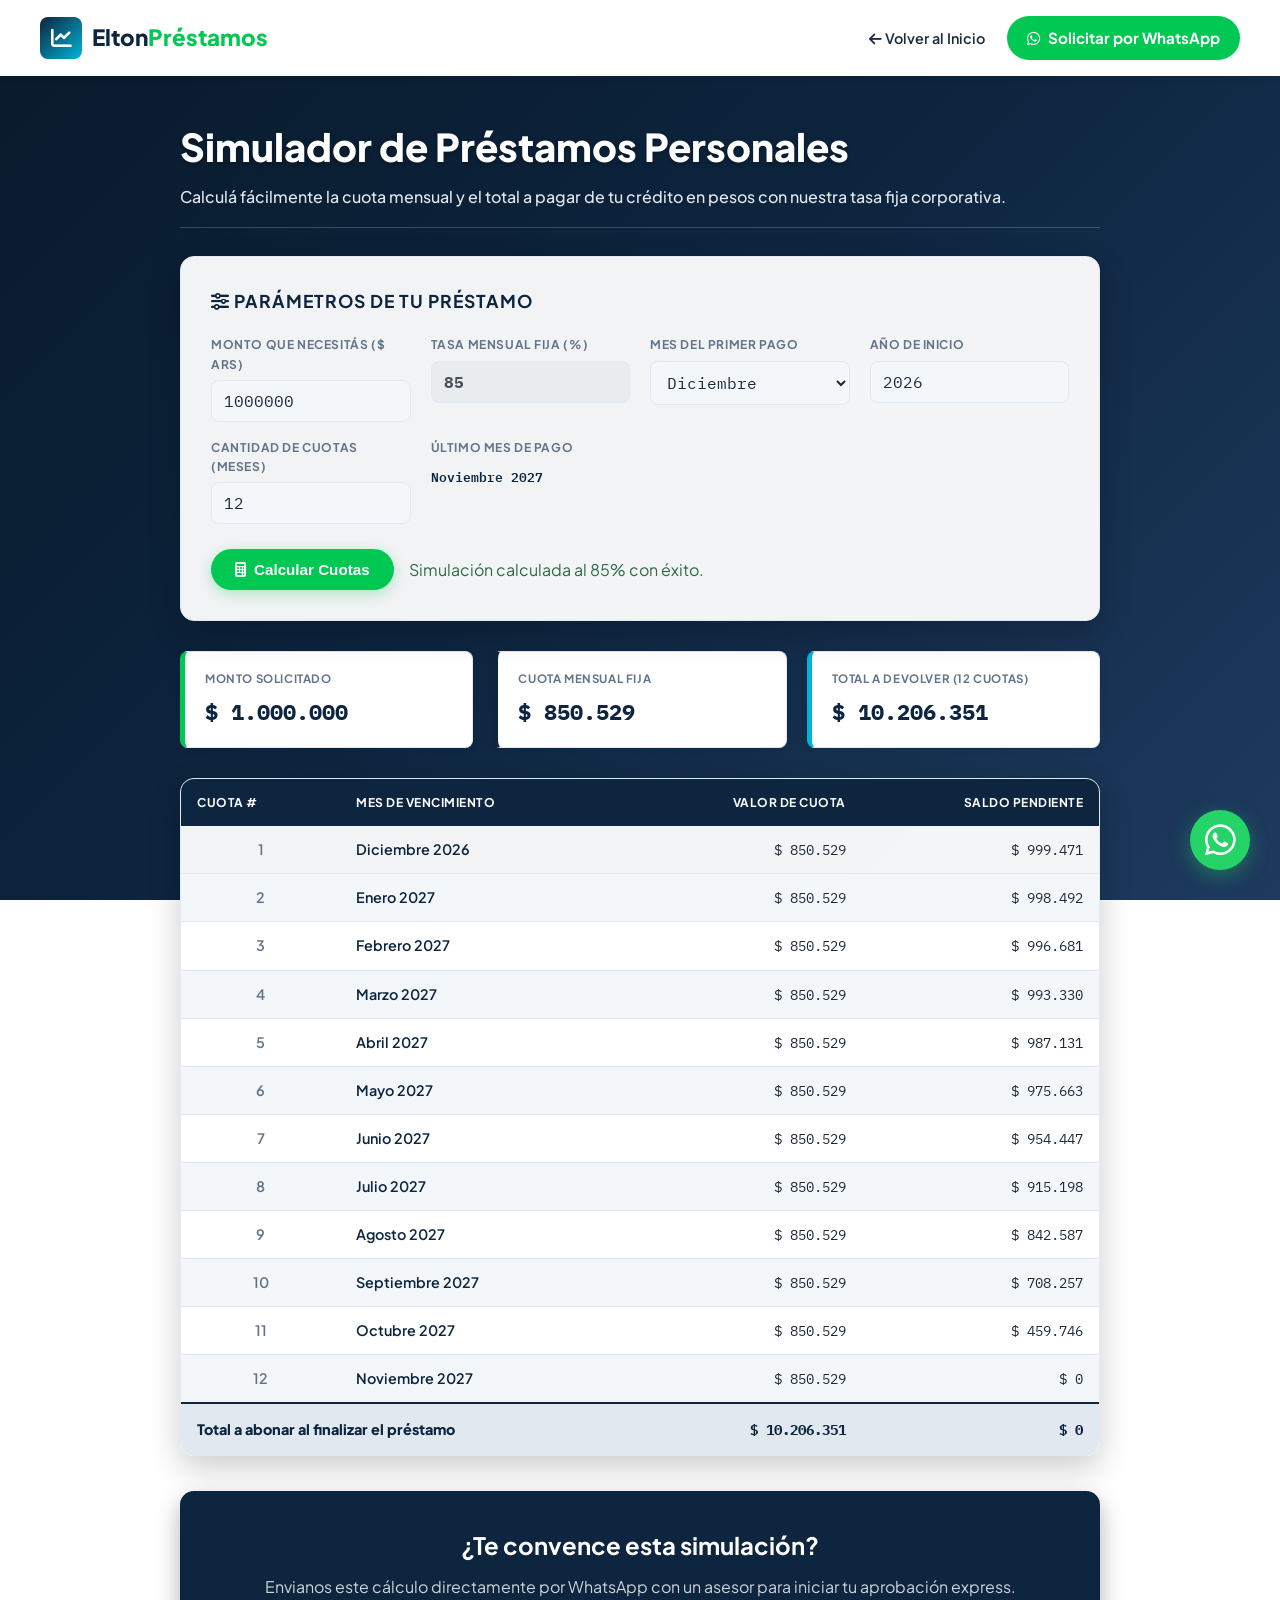
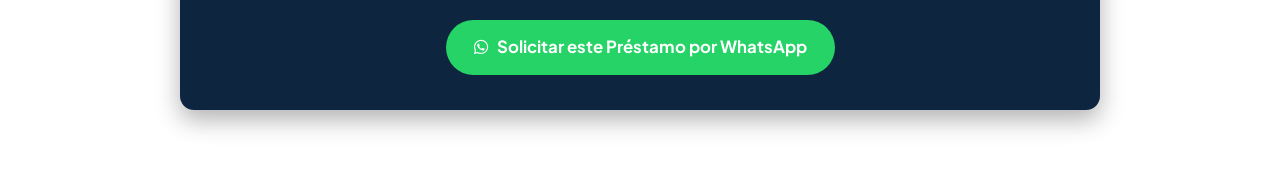
==== simulador.html @ fb779482 "first commit" ====
<!DOCTYPE html>
<html lang="es">
<head>
    <meta charset="UTF-8">
    <meta name="viewport" content="width=device-width, initial-scale=1.0">
    <title>Simulador de Préstamos | Elton Préstamos Córdoba</title>
    <link rel="preconnect" href="https://fonts.googleapis.com">
    <link href="https://fonts.googleapis.com/css2?family=Plus+Jakarta+Sans:wght@400;500;600;700;800&family=IBM+Plex+Mono:wght@400;500;600&display=swap" rel="stylesheet">
    <link rel="stylesheet" href="https://cdnjs.cloudflare.com/ajax/libs/font-awesome/6.4.0/css/all.min.css">
    <link rel="stylesheet" href="styles.css">
</head>
<body class="simulador-page-bg">

    <!-- Header / Navbar -->
    <header class="navbar" id="navbar">
        <div class="container flex-between">
            <a href="index.html" class="logo">
                <div class="logo-icon"><i class="fa-solid fa-chart-line"></i></div>
                <div class="logo-text">Elton<span>Préstamos</span></div>
            </a>
            
            <nav class="nav-menu" id="nav-menu">
                <a href="index.html" class="nav-link"><i class="fa-solid fa-arrow-left"></i> Volver al Inicio</a>
                <a href="https://wa.me/5493510000000?text=Hola!%20Quiero%20solicitar%20el%20préstamo%20simulado" target="_blank" class="btn btn-whatsapp-nav">
                    <i class="fa-brands fa-whatsapp"></i> Solicitar por WhatsApp
                </a>
            </nav>
        </div>
    </header>

    <div class="container" style="max-width: 960px; margin-top: 40px; margin-bottom: 60px;">
        <header style="border-bottom:1px solid rgba(255,255,255,0.2); margin-bottom:28px; padding-bottom:18px;">
            <h1 style="font-size:clamp(1.8rem,3vw,2.4rem); font-weight:800; color:#ffffff; margin:0 0 6px; text-shadow: 0 2px 4px rgba(0,0,0,0.3);">Simulador de Préstamos Personales</h1>
            <p style="margin:0; color:#e2e8f0; font-weight:500;">Calculá fácilmente la cuota mensual y el total a pagar de tu crédito en pesos con nuestra tasa fija corporativa.</p>
        </header>

        <section class="panel glass-panel" style="background:rgba(255, 255, 255, 0.95); border:1px solid var(--border-color); border-radius:var(--radius-md); padding:30px; box-shadow:0 12px 32px rgba(0,0,0,0.2); margin-bottom:30px; backdrop-filter: blur(8px);">
            <h2 style="font-size:1.1rem; text-transform:uppercase; letter-spacing:1px; color:var(--primary-color); margin-bottom:20px; font-weight:700;"><i class="fa-solid fa-sliders"></i> Parámetros de tu Préstamo</h2>
            
            <div class="grid">
                <div>
                    <label for="monto">Monto que necesitás ($ ARS)</label>
                    <input type="number" id="monto" value="1000000" min="0" step="1000">
                </div>
                <div>
                    <label for="tasa">Tasa mensual fija (%)</label>
                    <input type="number" id="tasa" value="85" disabled style="background:#e9ecef; color:#495057; font-weight:bold; cursor:not-allowed;" title="Tasa corporativa fija">
                </div>
                <div>
                    <label for="mesInicio">Mes del primer pago</label>
                    <select id="mesInicio"></select>
                </div>
                <div>
                    <label for="anioInicio">Año de inicio</label>
                    <input type="number" id="anioInicio" value="2026" step="1">
                </div>
                <div>
                    <label for="cuotas">Cantidad de cuotas (meses)</label>
                    <input type="number" id="cuotas" value="12" min="1" step="1">
                </div>
                <div>
                    <label>Último mes de pago</label>
                    <input type="text" id="mesFinal" value="" disabled style="border:none; background:transparent; font-family:'IBM Plex Mono',monospace; font-weight:600; color:var(--primary-color);">
                </div>
            </div>

            <div class="actions" style="margin-top:25px; display:flex; gap:15px; align-items:center;">
                <button id="btnCalcular" class="btn btn-secondary"><i class="fa-solid fa-calculator"></i> Calcular Cuotas</button>
                <span id="estado"></span>
            </div>
        </section>

        <!-- Tarjetas de Resumen para el Cliente -->
        <section class="client-summary" id="summary" style="display:none; grid-template-columns: repeat(auto-fit, minmax(220px, 1fr)); gap:20px; margin-bottom:30px;"></section>

        <!-- Tabla detallada de cuotas para el cliente -->
        <section class="table-wrap" style="background:rgba(255,255,255,0.95); border:1px solid var(--border-color); border-radius:var(--radius-md); overflow-x:auto; box-shadow:0 12px 32px rgba(0,0,0,0.2);">
            <div id="tablaContenedor">
                <div class="empty" style="padding:40px; text-align:center; color:var(--text-muted);">Completa los datos y presiona «Calcular Cuotas» para ver el detalle mes a mes.</div>
            </div>
        </section>

        <!-- Call to action para solicitar -->
        <div style="margin-top:35px; text-align:center; background:var(--primary-color); padding:35px; border-radius:var(--radius-md); color:var(--white); box-shadow: 0 10px 25px rgba(0,0,0,0.3);">
            <h3 style="font-size:1.5rem; margin-bottom:10px;">¿Te convence esta simulación?</h3>
            <p style="margin-bottom:20px; color:rgba(255,255,255,0.8);">Envianos este cálculo directamente por WhatsApp con un asesor para iniciar tu aprobación express.</p>
            <a href="https://wa.me/5493510000000?text=Hola!%20Hice%20una%20simulación%20en%20la%20web%20y%20quiero%20avanzar%20con%20mi%20crédito" target="_blank" class="btn btn-whatsapp-lg" style="background:#25d366; color:#fff;">
                <i class="fa-brands fa-whatsapp"></i> Solicitar este Préstamo por WhatsApp
            </a>
        </div>
    </div>

    <!-- Botón de WhatsApp Flotante Fijo -->
    <a href="https://wa.me/5493510000000?text=Hola!%20Quiero%20consultar%20sobre%20el%20simulador" target="_blank" class="floating-whatsapp" aria-label="Chat de WhatsApp">
        <i class="fa-brands fa-whatsapp"></i>
    </a>

    <script src="script.js"></script>
</body>
</html>
---- styles.css ----
/* ==========================================================================
   Elton Préstamos - Modern Premium CSS Framework & Complete Design
   ========================================================================== */

:root {
  --primary-color: #0d253f;       /* Dark Navy */
  --primary-light: #1e3a5f;      /* Lighter Navy */
  --secondary-color: #00c853;     /* Vibrant Trust Green */
  --secondary-hover: #00a843;     /* Darker Green Hover */
  --accent-color: #00b4d8;        /* Sky Cyan Accent */
  --dark-bg: #091a2b;             /* Deep Footer Background */
  --light-bg: #f4f7fa;            /* Soft Section Grey */
  --white: #ffffff;
  --text-primary: #1e293b;        /* Charcoal Main Text */
  --text-muted: #64748b;          /* Grey Subtitles */
  --border-color: #e2e8f0;        /* Subtle Border Grey */
  --shadow-sm: 0 2px 8px rgba(0,0,0,0.06);
  --shadow-md: 0 8px 24px rgba(13, 37, 63, 0.12);
  --shadow-lg: 0 16px 40px rgba(13, 37, 63, 0.18);
  --radius-sm: 8px;
  --radius-md: 14px;
  --radius-lg: 20px;
  --transition: all 0.3s cubic-bezier(0.4, 0, 0.2, 1);
}

* {
  margin: 0;
  padding: 0;
  box-sizing: border-box;
}

html {
  scroll-behavior: smooth;
  font-size: 16px;
}

body {
  font-family: 'Plus Jakarta Sans', -apple-system, BlinkMacSystemFont, sans-serif;
  color: var(--text-primary);
  background-color: var(--white);
  line-height: 1.6;
  overflow-x: hidden;
}

.container {
  width: 100%;
  max-width: 1240px;
  margin: 0 auto;
  padding: 0 20px;
}

.max-w-md {
  max-width: 800px;
}

.flex-between {
  display: flex;
  justify-content: space-between;
  align-items: center;
}

.section {
  padding: 90px 0;
}

.bg-light { background-color: var(--light-bg); }
.bg-dark { background-color: var(--dark-bg); }
.text-white { color: var(--white) !important; }
.text-accent { color: var(--accent-color) !important; }

/* Top Announcement Bar */
.top-bar {
  background-color: var(--primary-color);
  color: rgba(255,255,255,0.85);
  font-size: 0.85rem;
  padding: 8px 0;
  border-bottom: 1px solid rgba(255,255,255,0.1);
}

.top-bar-links a {
  color: var(--white);
  text-decoration: none;
  margin-left: 20px;
  transition: var(--transition);
}

.top-bar-links a:hover {
  color: var(--secondary-color);
}

/* Navbar */
.navbar {
  background: var(--white);
  position: sticky;
  top: 0;
  z-index: 1000;
  box-shadow: var(--shadow-sm);
  padding: 16px 0;
}

.logo {
  display: flex;
  align-items: center;
  text-decoration: none;
  gap: 10px;
}

.logo-icon {
  width: 42px;
  height: 42px;
  background: linear-gradient(135deg, var(--primary-color), var(--accent-color));
  border-radius: var(--radius-sm);
  display: flex;
  align-items: center;
  justify-content: center;
  color: var(--white);
  font-size: 1.3rem;
}

.logo-text {
  font-size: 1.4rem;
  font-weight: 800;
  color: var(--primary-color);
}

.logo-text span {
  color: var(--secondary-color);
}

.logo-light .logo-text {
  color: var(--white);
}

.nav-menu {
  display: flex;
  align-items: center;
  gap: 22px;
}

.nav-link {
  text-decoration: none;
  color: var(--text-primary);
  font-weight: 600;
  font-size: 0.9rem;
  transition: var(--transition);
}

.nav-link.highlight-link {
  color: var(--primary-color);
  background: rgba(13, 37, 63, 0.08);
  padding: 6px 14px;
  border-radius: 20px;
}

.nav-link:hover {
  color: var(--secondary-color);
}

.menu-toggle {
  display: none;
  background: none;
  border: none;
  font-size: 1.6rem;
  color: var(--primary-color);
  cursor: pointer;
}

/* HERO CON SLIDESHOW DE IMÁGENES 100% ROBUSTO */
.hero-video-section {
  position: relative;
  height: 88vh;
  min-height: 580px;
  display: flex;
  align-items: center;
  justify-content: center;
  overflow: hidden;
  text-align: center;
  color: var(--white);
}

.hero-slideshow {
  position: absolute;
  inset: 0;
  z-index: 1;
}

.hero-slideshow .slide {
  position: absolute;
  inset: 0;
  background-size: cover;
  background-position: center;
  opacity: 0;
  transition: opacity 1.5s ease-in-out;
  filter: contrast(105%) brightness(85%);
}

.hero-slideshow .slide.active {
  opacity: 1;
}

.hero-overlay {
  position: absolute;
  inset: 0;
  background: linear-gradient(135deg, rgba(13, 37, 63, 0.88) 0%, rgba(9, 26, 43, 0.84) 100%);
  z-index: 2;
}

.hero-video-content {
  position: relative;
  z-index: 3;
  max-width: 850px;
  margin: 0 auto;
  display: flex;
  flex-direction: column;
  align-items: center;
}

.badge {
  display: inline-flex;
  align-items: center;
  gap: 8px;
  background: rgba(0, 200, 83, 0.22);
  color: #69f0ae;
  padding: 8px 18px;
  border-radius: 50px;
  font-weight: 700;
  font-size: 0.85rem;
  margin-bottom: 20px;
  border: 1px solid rgba(0, 200, 83, 0.35);
  backdrop-filter: blur(4px);
}

.hero-title {
  font-size: 3.2rem;
  font-weight: 800;
  margin-bottom: 18px;
  line-height: 1.2;
}

.hero-title .highlight {
  color: #69f0ae;
}

.hero-subtitle {
  font-size: 1.15rem;
  margin-bottom: 35px;
  color: rgba(255, 255, 255, 0.88);
  max-width: 700px;
}

.hero-actions {
  display: flex;
  gap: 16px;
  flex-wrap: wrap;
  justify-content: center;
  margin-bottom: 50px;
}

.pulse-btn {
  animation: pulse 2s infinite;
}

@keyframes pulse {
  0% { box-shadow: 0 0 0 0 rgba(0, 200, 83, 0.6); }
  70% { box-shadow: 0 0 0 15px rgba(0, 200, 83, 0); }
  100% { box-shadow: 0 0 0 0 rgba(0, 200, 83, 0); }
}

.hero-stats-bar {
  display: flex;
  gap: 45px;
  justify-content: center;
  border-top: 1px solid rgba(255, 255, 255, 0.18);
  padding-top: 25px;
  width: 100%;
  max-width: 650px;
}

.stat-box {
  display: flex;
  flex-direction: column;
}

.stat-num {
  font-size: 1.5rem;
  font-weight: 800;
  color: #69f0ae;
}

.stat-label {
  font-size: 0.8rem;
  color: rgba(255, 255, 255, 0.75);
}

/* Button Components */
.btn {
  display: inline-flex;
  align-items: center;
  justify-content: center;
  gap: 8px;
  padding: 12px 24px;
  border-radius: 50px;
  font-weight: 700;
  font-size: 0.95rem;
  text-decoration: none;
  cursor: pointer;
  border: none;
  transition: var(--transition);
}

.btn-secondary {
  background: var(--secondary-color);
  color: var(--white);
  box-shadow: 0 4px 14px rgba(0, 200, 83, 0.3);
}

.btn-secondary:hover {
  background: var(--secondary-hover);
  transform: translateY(-2px);
}

.btn-outline-light {
  background: transparent;
  color: var(--white);
  border: 2px solid rgba(255, 255, 255, 0.6);
}

.btn-outline-light:hover {
  background: var(--white);
  color: var(--primary-color);
  border-color: var(--white);
}

.btn-whatsapp-nav {
  background: var(--secondary-color);
  color: var(--white);
  padding: 10px 20px;
}

.btn-whatsapp-lg {
  background: #25d366;
  color: var(--white);
  font-size: 1.05rem;
  padding: 14px 28px;
}

.btn-whatsapp-lg:hover {
  background: #1eb957;
  transform: translateY(-2px);
}

.btn-lg {
  padding: 16px 32px;
  font-size: 1.05rem;
}

/* Trust Bar */
.trust-bar {
  background: var(--primary-color);
  color: var(--white);
  padding: 35px 0;
  border-top: 1px solid rgba(255,255,255,0.05);
}

.trust-grid {
  display: grid;
  grid-template-columns: repeat(4, 1fr);
  gap: 20px;
}

.trust-item {
  display: flex;
  align-items: center;
  gap: 15px;
}

.trust-item i {
  font-size: 2.2rem;
  color: var(--secondary-color);
}

.trust-item h4 {
  color: var(--white);
  font-size: 1rem;
}

.trust-item p {
  color: rgba(255,255,255,0.7);
  font-size: 0.8rem;
}

/* Section Header */
.section-header {
  text-align: center;
  margin-bottom: 55px;
}

.section-header h2 {
  font-size: 2.3rem;
  margin-top: 8px;
  margin-bottom: 12px;
  color: var(--primary-color);
}

.sub-title {
  text-transform: uppercase;
  letter-spacing: 1.5px;
  font-size: 0.85rem;
  font-weight: 800;
  color: var(--secondary-color);
}

/* Paso a Paso */
.steps-grid {
  display: grid;
  grid-template-columns: repeat(auto-fit, minmax(280px, 1fr));
  gap: 30px;
}

.step-card {
  background: var(--white);
  padding: 40px 30px;
  border-radius: var(--radius-md);
  box-shadow: var(--shadow-sm);
  border: 1px solid var(--border-color);
  position: relative;
  transition: var(--transition);
}

.step-card:hover {
  transform: translateY(-5px);
  box-shadow: var(--shadow-md);
}

.step-number {
  position: absolute;
  top: 20px;
  right: 25px;
  font-size: 2.2rem;
  font-weight: 800;
  color: rgba(13, 37, 63, 0.1);
}

.step-icon {
  width: 60px;
  height: 60px;
  background: rgba(0, 200, 83, 0.12);
  color: var(--secondary-color);
  border-radius: 50%;
  display: flex;
  align-items: center;
  justify-content: center;
  font-size: 1.6rem;
  margin-bottom: 20px;
}

.step-card h3 {
  font-size: 1.25rem;
  margin-bottom: 12px;
  color: var(--primary-color);
}

/* Líneas de Crédito */
.lines-grid {
  display: grid;
  grid-template-columns: repeat(auto-fit, minmax(300px, 1fr));
  gap: 30px;
}

.line-card {
  background: var(--white);
  padding: 40px 30px;
  border-radius: var(--radius-lg);
  border: 1px solid var(--border-color);
  box-shadow: var(--shadow-sm);
  position: relative;
  transition: var(--transition);
}

.line-card:hover {
  transform: translateY(-8px);
  box-shadow: var(--shadow-md);
  border-color: var(--secondary-color);
}

.line-tag {
  position: absolute;
  top: 20px;
  right: 20px;
  background: var(--primary-color);
  color: var(--white);
  padding: 4px 12px;
  border-radius: 20px;
  font-size: 0.75rem;
  font-weight: 700;
  text-transform: uppercase;
}

.line-icon {
  font-size: 2.5rem;
  color: var(--secondary-color);
  margin-bottom: 20px;
}

.line-card h3 {
  font-size: 1.3rem;
  margin-bottom: 12px;
  color: var(--primary-color);
}

.line-features {
  list-style: none;
  margin-top: 20px;
  padding-top: 20px;
  border-top: 1px solid var(--border-color);
}

.line-features li {
  margin-bottom: 10px;
  font-size: 0.9rem;
  display: flex;
  align-items: center;
  gap: 10px;
}

.line-features i {
  color: var(--secondary-color);
}

/* Cards Grid General */
.cards-grid {
  display: grid;
  grid-template-columns: repeat(auto-fit, minmax(260px, 1fr));
  gap: 30px;
}

.card {
  background: var(--white);
  padding: 35px 25px;
  border-radius: var(--radius-md);
  box-shadow: var(--shadow-sm);
  border: 1px solid var(--border-color);
  transition: var(--transition);
}

.card:hover {
  transform: translateY(-8px);
  box-shadow: var(--shadow-md);
  border-color: var(--accent-color);
}

.card-icon {
  width: 60px;
  height: 60px;
  background: rgba(0, 180, 216, 0.1);
  color: var(--accent-color);
  border-radius: var(--radius-sm);
  display: flex;
  align-items: center;
  justify-content: center;
  font-size: 1.8rem;
  margin-bottom: 20px;
}

/* Requirements Grid */
.req-grid {
  display: grid;
  grid-template-columns: repeat(4, 1fr);
  gap: 24px;
}

.req-card {
  background: var(--white);
  padding: 30px 20px;
  border-radius: var(--radius-md);
  text-align: center;
  position: relative;
  box-shadow: var(--shadow-sm);
  border: 1px solid var(--border-color);
}

.req-step {
  position: absolute;
  top: 15px;
  right: 15px;
  width: 28px;
  height: 28px;
  background: var(--light-bg);
  border-radius: 50%;
  font-weight: 800;
  font-size: 0.85rem;
  display: flex;
  align-items: center;
  justify-content: center;
  color: var(--primary-color);
}

.req-icon {
  font-size: 2.5rem;
  color: var(--secondary-color);
  margin-bottom: 16px;
}

/* Carrusel de Testimonios */
.testimonial-carousel-container {
  position: relative;
  max-width: 750px;
  margin: 0 auto;
  padding: 0 50px;
}

.testimonial-slider {
  overflow: hidden;
  position: relative;
  min-height: 220px;
}

.testimonial-card {
  background: var(--white);
  padding: 35px 30px;
  border-radius: var(--radius-lg);
  box-shadow: var(--shadow-md);
  border: 1px solid var(--border-color);
  display: none;
  animation: fadeIn 0.5s ease-in-out;
}

.testimonial-card.active {
  display: block;
}

@keyframes fadeIn {
  from { opacity: 0; transform: scale(0.98); }
  to { opacity: 1; transform: scale(1); }
}

.stars {
  color: #ffb300;
  margin-bottom: 15px;
  font-size: 1.1rem;
}

.testimonial-text {
  font-size: 1.05rem;
  font-style: italic;
  margin-bottom: 25px;
  color: var(--text-primary);
}

.user-info {
  display: flex;
  align-items: center;
  gap: 15px;
}

.avatar {
  width: 48px;
  height: 48px;
  background: var(--primary-color);
  color: var(--white);
  border-radius: 50%;
  display: flex;
  align-items: center;
  justify-content: center;
  font-weight: 800;
  font-size: 1rem;
}

.user-info h4 {
  font-size: 1rem;
  margin-bottom: 2px;
}

.user-info span {
  font-size: 0.8rem;
  color: var(--text-muted);
}

.carousel-btn {
  position: absolute;
  top: 50%;
  transform: translateY(-50%);
  width: 42px;
  height: 42px;
  border-radius: 50%;
  background: var(--white);
  border: 1px solid var(--border-color);
  color: var(--primary-color);
  font-size: 1.1rem;
  cursor: pointer;
  box-shadow: var(--shadow-sm);
  transition: var(--transition);
}

.carousel-btn:hover {
  background: var(--primary-color);
  color: var(--white);
}

.prev-btn { left: 0; }
.next-btn { right: 0; }

.carousel-dots {
  display: flex;
  justify-content: center;
  gap: 8px;
  margin-top: 25px;
}

.dot {
  width: 10px;
  height: 10px;
  border-radius: 50%;
  background: var(--border-color);
  cursor: pointer;
  transition: var(--transition);
}

.dot.active {
  background: var(--secondary-color);
  width: 24px;
  border-radius: 10px;
}

/* Accordion FAQs */
.accordion-item {
  background: var(--white);
  border-radius: var(--radius-md);
  margin-bottom: 14px;
  border: 1px solid var(--border-color);
  overflow: hidden;
}

.accordion-header {
  width: 100%;
  padding: 20px 25px;
  background: none;
  border: none;
  display: flex;
  justify-content: space-between;
  align-items: center;
  font-size: 1.05rem;
  font-weight: 700;
  color: var(--primary-color);
  cursor: pointer;
  text-align: left;
}

.accordion-header i {
  transition: var(--transition);
}

.accordion-item.active .accordion-header i {
  transform: rotate(180deg);
}

.accordion-body {
  max-height: 0;
  overflow: hidden;
  transition: max-height 0.3s ease-out;
  padding: 0 25px;
}

.accordion-item.active .accordion-body {
  padding: 0 25px 20px 25px;
}

/* Contact Single Section */
.contact-single-grid {
  max-width: 700px;
  margin: 0 auto;
  text-align: center;
}

.contact-info h2 {
  color: var(--white);
  font-size: 2.2rem;
  margin-top: 8px;
  margin-bottom: 16px;
}

.contact-details {
  margin-top: 35px;
  text-align: left;
  background: rgba(255,255,255,0.05);
  padding: 30px;
  border-radius: var(--radius-md);
}

.contact-item {
  display: flex;
  gap: 16px;
  margin-bottom: 20px;
}

.contact-item:last-child {
  margin-bottom: 0;
}

.contact-item i {
  font-size: 1.4rem;
  color: var(--secondary-color);
  margin-top: 4px;
}

.contact-item strong {
  color: var(--white);
  display: block;
}

/* Footer */
.footer {
  background: #05101a;
  color: rgba(255,255,255,0.6);
  padding: 30px 0;
  border-top: 1px solid rgba(255,255,255,0.08);
  font-size: 0.9rem;
}

.footer-social {
  display: flex;
  gap: 16px;
}

.footer-social a {
  width: 38px;
  height: 38px;
  background: rgba(255,255,255,0.08);
  color: var(--white);
  border-radius: 50%;
  display: flex;
  align-items: center;
  justify-content: center;
  text-decoration: none;
  transition: var(--transition);
}

.footer-social a:hover {
  background: var(--secondary-color);
}

/* WHATSAPP FLOTANTE */
.floating-whatsapp {
  position: fixed;
  bottom: 30px;
  right: 30px;
  width: 60px;
  height: 60px;
  background-color: #25d366;
  color: #fff;
  border-radius: 50%;
  display: flex;
  align-items: center;
  justify-content: center;
  font-size: 2.2rem;
  box-shadow: 0 6px 20px rgba(37, 211, 102, 0.4);
  z-index: 9999;
  transition: var(--transition);
  text-decoration: none;
}

.floating-whatsapp:hover {
  transform: scale(1.1);
  background-color: #1eb957;
}

/* ESTILOS DEL SIMULADOR PARA EL CLIENTE (simulador.html) */
.grid{
  display: grid;
  grid-template-columns: repeat(auto-fit, minmax(180px, 1fr));
  gap: 16px 20px;
}
label{
  display: block;
  font-size: .75rem;
  text-transform: uppercase;
  letter-spacing: .6px;
  color: var(--text-muted);
  margin-bottom: 6px;
  font-weight: 700;
}
input[type=number], select{
  width: 100%;
  font-family: 'IBM Plex Mono', monospace;
  font-size: 1rem;
  padding: 10px 12px;
  border: 1px solid var(--border-color);
  border-radius: var(--radius-sm);
  background: var(--light-bg);
  color: var(--text-primary);
}
input[type=number]:focus, select:focus{
  outline: none;
  border-color: var(--secondary-color);
  background: var(--white);
}

/* Tarjetas de Resumen Limpias para el Cliente */
.client-card {
  background: var(--white);
  border: 1px solid var(--border-color);
  border-left: 5px solid var(--secondary-color);
  border-radius: var(--radius-sm);
  padding: 18px 20px;
  box-shadow: var(--shadow-sm);
}
.client-card .k {
  font-size: 0.72rem;
  text-transform: uppercase;
  letter-spacing: 0.6px;
  color: var(--text-muted);
  font-weight: 700;
}
.client-card .v {
  font-family: 'IBM Plex Mono', monospace;
  font-size: 1.35rem;
  font-weight: 800;
  margin-top: 6px;
  color: var(--primary-color);
}

/* Tabla del Cliente */
table{
  width: 100%;
  border-collapse: collapse;
  font-size: .9rem;
  min-width: 600px;
}
thead th{
  text-align: right;
  font-family: 'Plus Jakarta Sans', sans-serif;
  font-size: 0.75rem;
  text-transform: uppercase;
  letter-spacing: 0.5px;
  color: var(--white);
  background: var(--primary-color);
  padding: 14px 16px;
}
thead th:first-child, thead th:nth-child(2){text-align:left;}
tbody td{
  padding: 12px 16px;
  text-align: right;
  font-family: 'IBM Plex Mono', monospace;
  border-bottom: 1px solid var(--border-color);
  color: var(--text-primary);
}
tbody td:first-child{
  font-family: 'Plus Jakarta Sans', sans-serif;
  text-align: center;
  font-weight: 600;
  color: var(--text-muted);
}
tbody td.mes{
  font-family: 'Plus Jakarta Sans', sans-serif;
  text-align: left;
  font-weight: 600;
  color: var(--primary-color);
}
tbody tr:nth-child(even){background: var(--light-bg);}
tfoot td{
  padding: 14px 16px;
  text-align: right;
  font-family: 'IBM Plex Mono', monospace;
  font-weight: 800;
  background: #e2e8f0;
  color: var(--primary-color);
  border-top: 2px solid var(--primary-color);
}
tfoot td.mes{text-align:left; font-family:'Plus Jakarta Sans',sans-serif;}

/* Responsivo */
@media (max-width: 1024px) {
  .trust-grid, .req-grid {
    grid-template-columns: repeat(2, 1fr);
  }
}
@media (max-width: 768px) {
  .trust-grid, .req-grid {
    grid-template-columns: 1fr;
  }
  .hero-title {
    font-size: 2.2rem;
  }
  .menu-toggle {
    display: block;
  }
  .nav-menu {
    position: fixed;
    top: 74px;
    left: -100%;
    width: 100%;
    height: calc(100vh - 74px);
    background: var(--white);
    flex-direction: column;
    justify-content: center;
    gap: 25px;
    transition: var(--transition);
    box-shadow: var(--shadow-md);
  }
  .nav-menu.active {
    left: 0;
  }
  .testimonial-carousel-container {
    padding: 0 10px;
  }
  .carousel-btn {
    display: none;
  }
}

/* Fondo elegante y profesional para la página del simulador */
body.simulador-page-bg {
  background: linear-gradient(135deg, #091a2b 0%, #0d253f 50%, #1e3a5f 100%);
  background-attachment: fixed;
  min-height: 100vh;
}
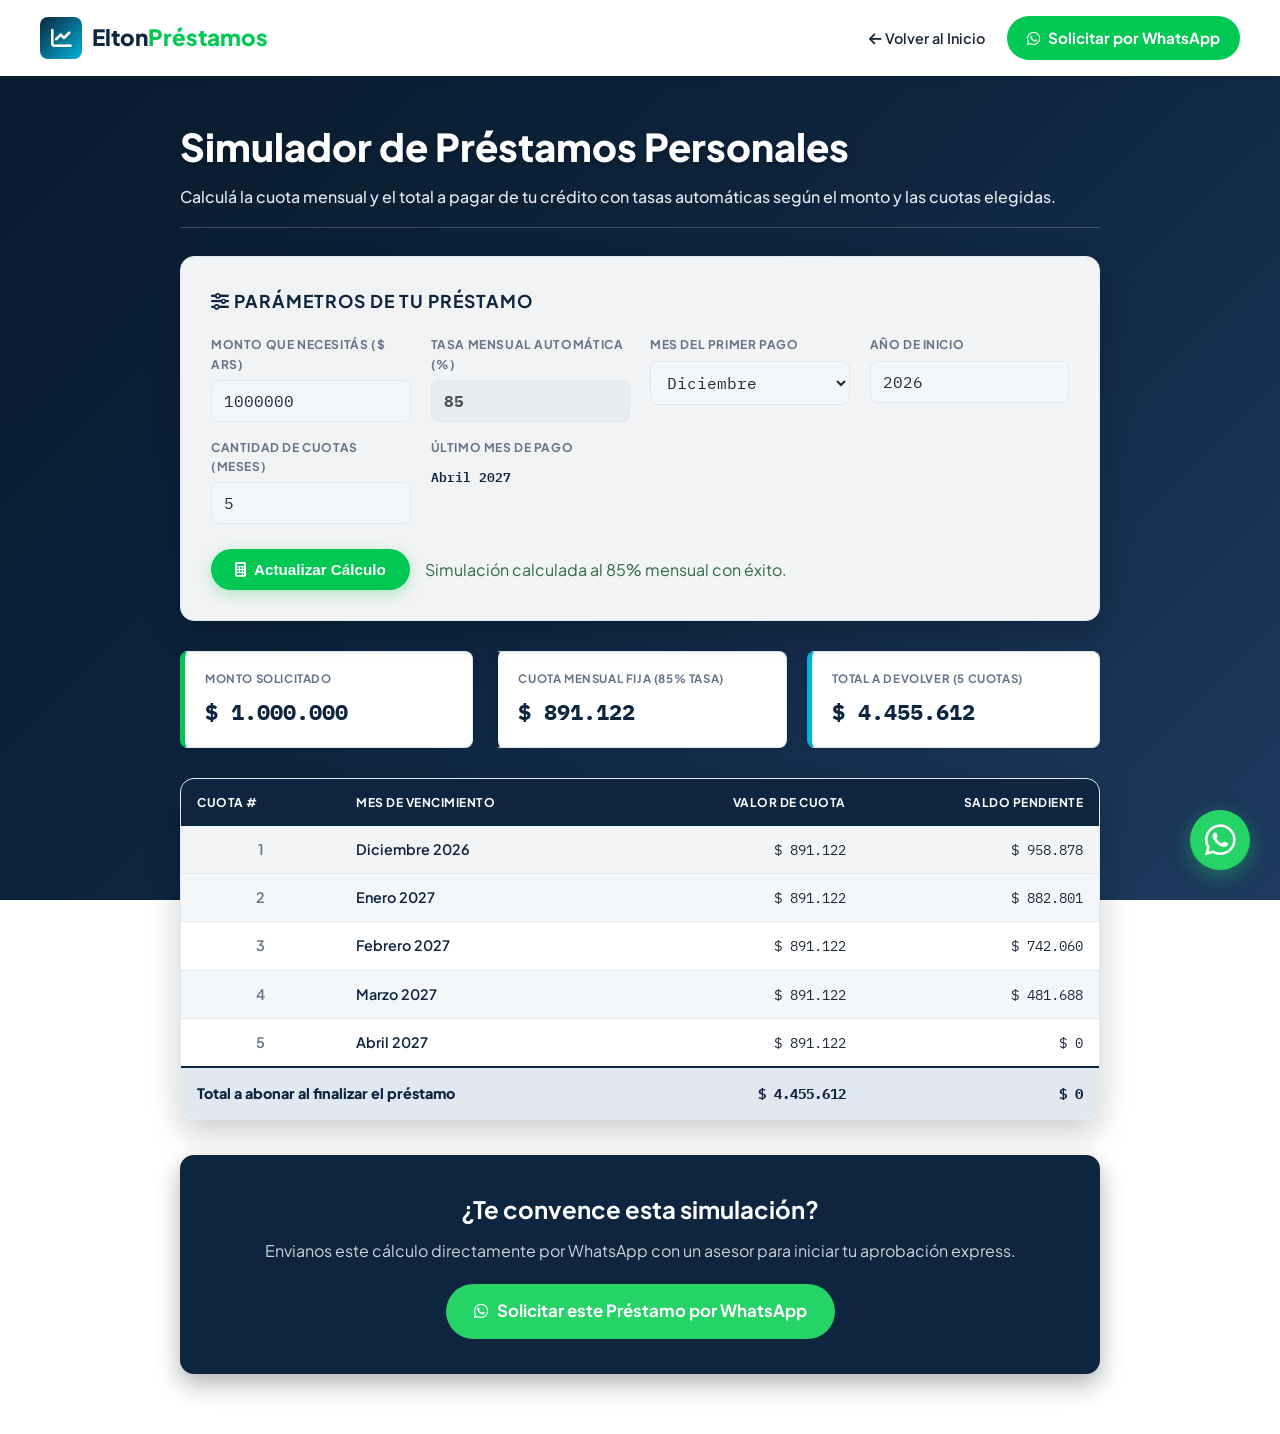
==== commit 01791073: "otro mas" ====
--- a/simulador.html
+++ b/simulador.html
@@ -31,7 +31,7 @@
     <div class="container" style="max-width: 960px; margin-top: 40px; margin-bottom: 60px;">
         <header style="border-bottom:1px solid rgba(255,255,255,0.2); margin-bottom:28px; padding-bottom:18px;">
             <h1 style="font-size:clamp(1.8rem,3vw,2.4rem); font-weight:800; color:#ffffff; margin:0 0 6px; text-shadow: 0 2px 4px rgba(0,0,0,0.3);">Simulador de Préstamos Personales</h1>
-            <p style="margin:0; color:#e2e8f0; font-weight:500;">Calculá fácilmente la cuota mensual y el total a pagar de tu crédito en pesos con nuestra tasa fija corporativa.</p>
+            <p style="margin:0; color:#e2e8f0; font-weight:500;">Calculá la cuota mensual y el total a pagar de tu crédito con tasas automáticas según el monto y las cuotas elegidas.</p>
         </header>
 
         <section class="panel glass-panel" style="background:rgba(255, 255, 255, 0.95); border:1px solid var(--border-color); border-radius:var(--radius-md); padding:30px; box-shadow:0 12px 32px rgba(0,0,0,0.2); margin-bottom:30px; backdrop-filter: blur(8px);">
@@ -43,8 +43,8 @@
                     <input type="number" id="monto" value="1000000" min="0" step="1000">
                 </div>
                 <div>
-                    <label for="tasa">Tasa mensual fija (%)</label>
-                    <input type="number" id="tasa" value="85" disabled style="background:#e9ecef; color:#495057; font-weight:bold; cursor:not-allowed;" title="Tasa corporativa fija">
+                    <label for="tasa">Tasa mensual automática (%)</label>
+                    <input type="number" id="tasa" value="85" disabled style="background:#e9ecef; color:#495057; font-weight:bold; cursor:not-allowed;" title="Tasa variable según tramo y cuotas">
                 </div>
                 <div>
                     <label for="mesInicio">Mes del primer pago</label>
@@ -56,7 +56,7 @@
                 </div>
                 <div>
                     <label for="cuotas">Cantidad de cuotas (meses)</label>
-                    <input type="number" id="cuotas" value="12" min="1" step="1">
+                    <input type="number" id="cuotas" value="5" min="1" step="1">
                 </div>
                 <div>
                     <label>Último mes de pago</label>
@@ -65,18 +65,18 @@
             </div>
 
             <div class="actions" style="margin-top:25px; display:flex; gap:15px; align-items:center;">
-                <button id="btnCalcular" class="btn btn-secondary"><i class="fa-solid fa-calculator"></i> Calcular Cuotas</button>
+                <button id="btnCalcular" class="btn btn-secondary"><i class="fa-solid fa-calculator"></i> Actualizar Cálculo</button>
                 <span id="estado"></span>
             </div>
         </section>
 
-        <!-- Tarjetas de Resumen para el Cliente -->
+        <!-- Tarjetas de Resumen -->
         <section class="client-summary" id="summary" style="display:none; grid-template-columns: repeat(auto-fit, minmax(220px, 1fr)); gap:20px; margin-bottom:30px;"></section>
 
-        <!-- Tabla detallada de cuotas para el cliente -->
+        <!-- Tabla detallada de cuotas -->
         <section class="table-wrap" style="background:rgba(255,255,255,0.95); border:1px solid var(--border-color); border-radius:var(--radius-md); overflow-x:auto; box-shadow:0 12px 32px rgba(0,0,0,0.2);">
             <div id="tablaContenedor">
-                <div class="empty" style="padding:40px; text-align:center; color:var(--text-muted);">Completa los datos y presiona «Calcular Cuotas» para ver el detalle mes a mes.</div>
+                <div class="empty" style="padding:40px; text-align:center; color:var(--text-muted);">Modifica los valores para ver el detalle de cuotas mes a mes.</div>
             </div>
         </section>
 
--- a/styles.css
+++ b/styles.css
@@ -1,5 +1,5 @@
 /* ==========================================================================
-   Elton Préstamos - Modern Premium CSS Framework & Complete Design
+   Elton Préstamos - Modern Premium CSS Framework
    ========================================================================== */
 
 :root {
@@ -49,10 +49,6 @@
   padding: 0 20px;
 }
 
-.max-w-md {
-  max-width: 800px;
-}
-
 .flex-between {
   display: flex;
   justify-content: space-between;
@@ -165,7 +161,7 @@
   cursor: pointer;
 }
 
-/* HERO CON SLIDESHOW DE IMÁGENES 100% ROBUSTO */
+/* HERO CON SLIDESHOW DE IMÁGENES */
 .hero-video-section {
   position: relative;
   height: 88vh;
@@ -354,491 +350,6 @@
   font-size: 1.05rem;
 }
 
-/* Trust Bar */
-.trust-bar {
-  background: var(--primary-color);
-  color: var(--white);
-  padding: 35px 0;
-  border-top: 1px solid rgba(255,255,255,0.05);
-}
-
-.trust-grid {
-  display: grid;
-  grid-template-columns: repeat(4, 1fr);
-  gap: 20px;
-}
-
-.trust-item {
-  display: flex;
-  align-items: center;
-  gap: 15px;
-}
-
-.trust-item i {
-  font-size: 2.2rem;
-  color: var(--secondary-color);
-}
-
-.trust-item h4 {
-  color: var(--white);
-  font-size: 1rem;
-}
-
-.trust-item p {
-  color: rgba(255,255,255,0.7);
-  font-size: 0.8rem;
-}
-
-/* Section Header */
-.section-header {
-  text-align: center;
-  margin-bottom: 55px;
-}
-
-.section-header h2 {
-  font-size: 2.3rem;
-  margin-top: 8px;
-  margin-bottom: 12px;
-  color: var(--primary-color);
-}
-
-.sub-title {
-  text-transform: uppercase;
-  letter-spacing: 1.5px;
-  font-size: 0.85rem;
-  font-weight: 800;
-  color: var(--secondary-color);
-}
-
-/* Paso a Paso */
-.steps-grid {
-  display: grid;
-  grid-template-columns: repeat(auto-fit, minmax(280px, 1fr));
-  gap: 30px;
-}
-
-.step-card {
-  background: var(--white);
-  padding: 40px 30px;
-  border-radius: var(--radius-md);
-  box-shadow: var(--shadow-sm);
-  border: 1px solid var(--border-color);
-  position: relative;
-  transition: var(--transition);
-}
-
-.step-card:hover {
-  transform: translateY(-5px);
-  box-shadow: var(--shadow-md);
-}
-
-.step-number {
-  position: absolute;
-  top: 20px;
-  right: 25px;
-  font-size: 2.2rem;
-  font-weight: 800;
-  color: rgba(13, 37, 63, 0.1);
-}
-
-.step-icon {
-  width: 60px;
-  height: 60px;
-  background: rgba(0, 200, 83, 0.12);
-  color: var(--secondary-color);
-  border-radius: 50%;
-  display: flex;
-  align-items: center;
-  justify-content: center;
-  font-size: 1.6rem;
-  margin-bottom: 20px;
-}
-
-.step-card h3 {
-  font-size: 1.25rem;
-  margin-bottom: 12px;
-  color: var(--primary-color);
-}
-
-/* Líneas de Crédito */
-.lines-grid {
-  display: grid;
-  grid-template-columns: repeat(auto-fit, minmax(300px, 1fr));
-  gap: 30px;
-}
-
-.line-card {
-  background: var(--white);
-  padding: 40px 30px;
-  border-radius: var(--radius-lg);
-  border: 1px solid var(--border-color);
-  box-shadow: var(--shadow-sm);
-  position: relative;
-  transition: var(--transition);
-}
-
-.line-card:hover {
-  transform: translateY(-8px);
-  box-shadow: var(--shadow-md);
-  border-color: var(--secondary-color);
-}
-
-.line-tag {
-  position: absolute;
-  top: 20px;
-  right: 20px;
-  background: var(--primary-color);
-  color: var(--white);
-  padding: 4px 12px;
-  border-radius: 20px;
-  font-size: 0.75rem;
-  font-weight: 700;
-  text-transform: uppercase;
-}
-
-.line-icon {
-  font-size: 2.5rem;
-  color: var(--secondary-color);
-  margin-bottom: 20px;
-}
-
-.line-card h3 {
-  font-size: 1.3rem;
-  margin-bottom: 12px;
-  color: var(--primary-color);
-}
-
-.line-features {
-  list-style: none;
-  margin-top: 20px;
-  padding-top: 20px;
-  border-top: 1px solid var(--border-color);
-}
-
-.line-features li {
-  margin-bottom: 10px;
-  font-size: 0.9rem;
-  display: flex;
-  align-items: center;
-  gap: 10px;
-}
-
-.line-features i {
-  color: var(--secondary-color);
-}
-
-/* Cards Grid General */
-.cards-grid {
-  display: grid;
-  grid-template-columns: repeat(auto-fit, minmax(260px, 1fr));
-  gap: 30px;
-}
-
-.card {
-  background: var(--white);
-  padding: 35px 25px;
-  border-radius: var(--radius-md);
-  box-shadow: var(--shadow-sm);
-  border: 1px solid var(--border-color);
-  transition: var(--transition);
-}
-
-.card:hover {
-  transform: translateY(-8px);
-  box-shadow: var(--shadow-md);
-  border-color: var(--accent-color);
-}
-
-.card-icon {
-  width: 60px;
-  height: 60px;
-  background: rgba(0, 180, 216, 0.1);
-  color: var(--accent-color);
-  border-radius: var(--radius-sm);
-  display: flex;
-  align-items: center;
-  justify-content: center;
-  font-size: 1.8rem;
-  margin-bottom: 20px;
-}
-
-/* Requirements Grid */
-.req-grid {
-  display: grid;
-  grid-template-columns: repeat(4, 1fr);
-  gap: 24px;
-}
-
-.req-card {
-  background: var(--white);
-  padding: 30px 20px;
-  border-radius: var(--radius-md);
-  text-align: center;
-  position: relative;
-  box-shadow: var(--shadow-sm);
-  border: 1px solid var(--border-color);
-}
-
-.req-step {
-  position: absolute;
-  top: 15px;
-  right: 15px;
-  width: 28px;
-  height: 28px;
-  background: var(--light-bg);
-  border-radius: 50%;
-  font-weight: 800;
-  font-size: 0.85rem;
-  display: flex;
-  align-items: center;
-  justify-content: center;
-  color: var(--primary-color);
-}
-
-.req-icon {
-  font-size: 2.5rem;
-  color: var(--secondary-color);
-  margin-bottom: 16px;
-}
-
-/* Carrusel de Testimonios */
-.testimonial-carousel-container {
-  position: relative;
-  max-width: 750px;
-  margin: 0 auto;
-  padding: 0 50px;
-}
-
-.testimonial-slider {
-  overflow: hidden;
-  position: relative;
-  min-height: 220px;
-}
-
-.testimonial-card {
-  background: var(--white);
-  padding: 35px 30px;
-  border-radius: var(--radius-lg);
-  box-shadow: var(--shadow-md);
-  border: 1px solid var(--border-color);
-  display: none;
-  animation: fadeIn 0.5s ease-in-out;
-}
-
-.testimonial-card.active {
-  display: block;
-}
-
-@keyframes fadeIn {
-  from { opacity: 0; transform: scale(0.98); }
-  to { opacity: 1; transform: scale(1); }
-}
-
-.stars {
-  color: #ffb300;
-  margin-bottom: 15px;
-  font-size: 1.1rem;
-}
-
-.testimonial-text {
-  font-size: 1.05rem;
-  font-style: italic;
-  margin-bottom: 25px;
-  color: var(--text-primary);
-}
-
-.user-info {
-  display: flex;
-  align-items: center;
-  gap: 15px;
-}
-
-.avatar {
-  width: 48px;
-  height: 48px;
-  background: var(--primary-color);
-  color: var(--white);
-  border-radius: 50%;
-  display: flex;
-  align-items: center;
-  justify-content: center;
-  font-weight: 800;
-  font-size: 1rem;
-}
-
-.user-info h4 {
-  font-size: 1rem;
-  margin-bottom: 2px;
-}
-
-.user-info span {
-  font-size: 0.8rem;
-  color: var(--text-muted);
-}
-
-.carousel-btn {
-  position: absolute;
-  top: 50%;
-  transform: translateY(-50%);
-  width: 42px;
-  height: 42px;
-  border-radius: 50%;
-  background: var(--white);
-  border: 1px solid var(--border-color);
-  color: var(--primary-color);
-  font-size: 1.1rem;
-  cursor: pointer;
-  box-shadow: var(--shadow-sm);
-  transition: var(--transition);
-}
-
-.carousel-btn:hover {
-  background: var(--primary-color);
-  color: var(--white);
-}
-
-.prev-btn { left: 0; }
-.next-btn { right: 0; }
-
-.carousel-dots {
-  display: flex;
-  justify-content: center;
-  gap: 8px;
-  margin-top: 25px;
-}
-
-.dot {
-  width: 10px;
-  height: 10px;
-  border-radius: 50%;
-  background: var(--border-color);
-  cursor: pointer;
-  transition: var(--transition);
-}
-
-.dot.active {
-  background: var(--secondary-color);
-  width: 24px;
-  border-radius: 10px;
-}
-
-/* Accordion FAQs */
-.accordion-item {
-  background: var(--white);
-  border-radius: var(--radius-md);
-  margin-bottom: 14px;
-  border: 1px solid var(--border-color);
-  overflow: hidden;
-}
-
-.accordion-header {
-  width: 100%;
-  padding: 20px 25px;
-  background: none;
-  border: none;
-  display: flex;
-  justify-content: space-between;
-  align-items: center;
-  font-size: 1.05rem;
-  font-weight: 700;
-  color: var(--primary-color);
-  cursor: pointer;
-  text-align: left;
-}
-
-.accordion-header i {
-  transition: var(--transition);
-}
-
-.accordion-item.active .accordion-header i {
-  transform: rotate(180deg);
-}
-
-.accordion-body {
-  max-height: 0;
-  overflow: hidden;
-  transition: max-height 0.3s ease-out;
-  padding: 0 25px;
-}
-
-.accordion-item.active .accordion-body {
-  padding: 0 25px 20px 25px;
-}
-
-/* Contact Single Section */
-.contact-single-grid {
-  max-width: 700px;
-  margin: 0 auto;
-  text-align: center;
-}
-
-.contact-info h2 {
-  color: var(--white);
-  font-size: 2.2rem;
-  margin-top: 8px;
-  margin-bottom: 16px;
-}
-
-.contact-details {
-  margin-top: 35px;
-  text-align: left;
-  background: rgba(255,255,255,0.05);
-  padding: 30px;
-  border-radius: var(--radius-md);
-}
-
-.contact-item {
-  display: flex;
-  gap: 16px;
-  margin-bottom: 20px;
-}
-
-.contact-item:last-child {
-  margin-bottom: 0;
-}
-
-.contact-item i {
-  font-size: 1.4rem;
-  color: var(--secondary-color);
-  margin-top: 4px;
-}
-
-.contact-item strong {
-  color: var(--white);
-  display: block;
-}
-
-/* Footer */
-.footer {
-  background: #05101a;
-  color: rgba(255,255,255,0.6);
-  padding: 30px 0;
-  border-top: 1px solid rgba(255,255,255,0.08);
-  font-size: 0.9rem;
-}
-
-.footer-social {
-  display: flex;
-  gap: 16px;
-}
-
-.footer-social a {
-  width: 38px;
-  height: 38px;
-  background: rgba(255,255,255,0.08);
-  color: var(--white);
-  border-radius: 50%;
-  display: flex;
-  align-items: center;
-  justify-content: center;
-  text-decoration: none;
-  transition: var(--transition);
-}
-
-.footer-social a:hover {
-  background: var(--secondary-color);
-}
-
 /* WHATSAPP FLOTANTE */
 .floating-whatsapp {
   position: fixed;
@@ -864,7 +375,7 @@
   background-color: #1eb957;
 }
 
-/* ESTILOS DEL SIMULADOR PARA EL CLIENTE (simulador.html) */
+/* ESTILOS DEL SIMULADOR */
 .grid{
   display: grid;
   grid-template-columns: repeat(auto-fit, minmax(180px, 1fr));
@@ -895,7 +406,6 @@
   background: var(--white);
 }
 
-/* Tarjetas de Resumen Limpias para el Cliente */
 .client-card {
   background: var(--white);
   border: 1px solid var(--border-color);
@@ -919,7 +429,6 @@
   color: var(--primary-color);
 }
 
-/* Tabla del Cliente */
 table{
   width: 100%;
   border-collapse: collapse;
@@ -968,49 +477,9 @@
 }
 tfoot td.mes{text-align:left; font-family:'Plus Jakarta Sans',sans-serif;}
 
-/* Responsivo */
-@media (max-width: 1024px) {
-  .trust-grid, .req-grid {
-    grid-template-columns: repeat(2, 1fr);
-  }
-}
-@media (max-width: 768px) {
-  .trust-grid, .req-grid {
-    grid-template-columns: 1fr;
-  }
-  .hero-title {
-    font-size: 2.2rem;
-  }
-  .menu-toggle {
-    display: block;
-  }
-  .nav-menu {
-    position: fixed;
-    top: 74px;
-    left: -100%;
-    width: 100%;
-    height: calc(100vh - 74px);
-    background: var(--white);
-    flex-direction: column;
-    justify-content: center;
-    gap: 25px;
-    transition: var(--transition);
-    box-shadow: var(--shadow-md);
-  }
-  .nav-menu.active {
-    left: 0;
-  }
-  .testimonial-carousel-container {
-    padding: 0 10px;
-  }
-  .carousel-btn {
-    display: none;
-  }
-}
-
 /* Fondo elegante y profesional para la página del simulador */
 body.simulador-page-bg {
   background: linear-gradient(135deg, #091a2b 0%, #0d253f 50%, #1e3a5f 100%);
   background-attachment: fixed;
   min-height: 100vh;
-}
+}
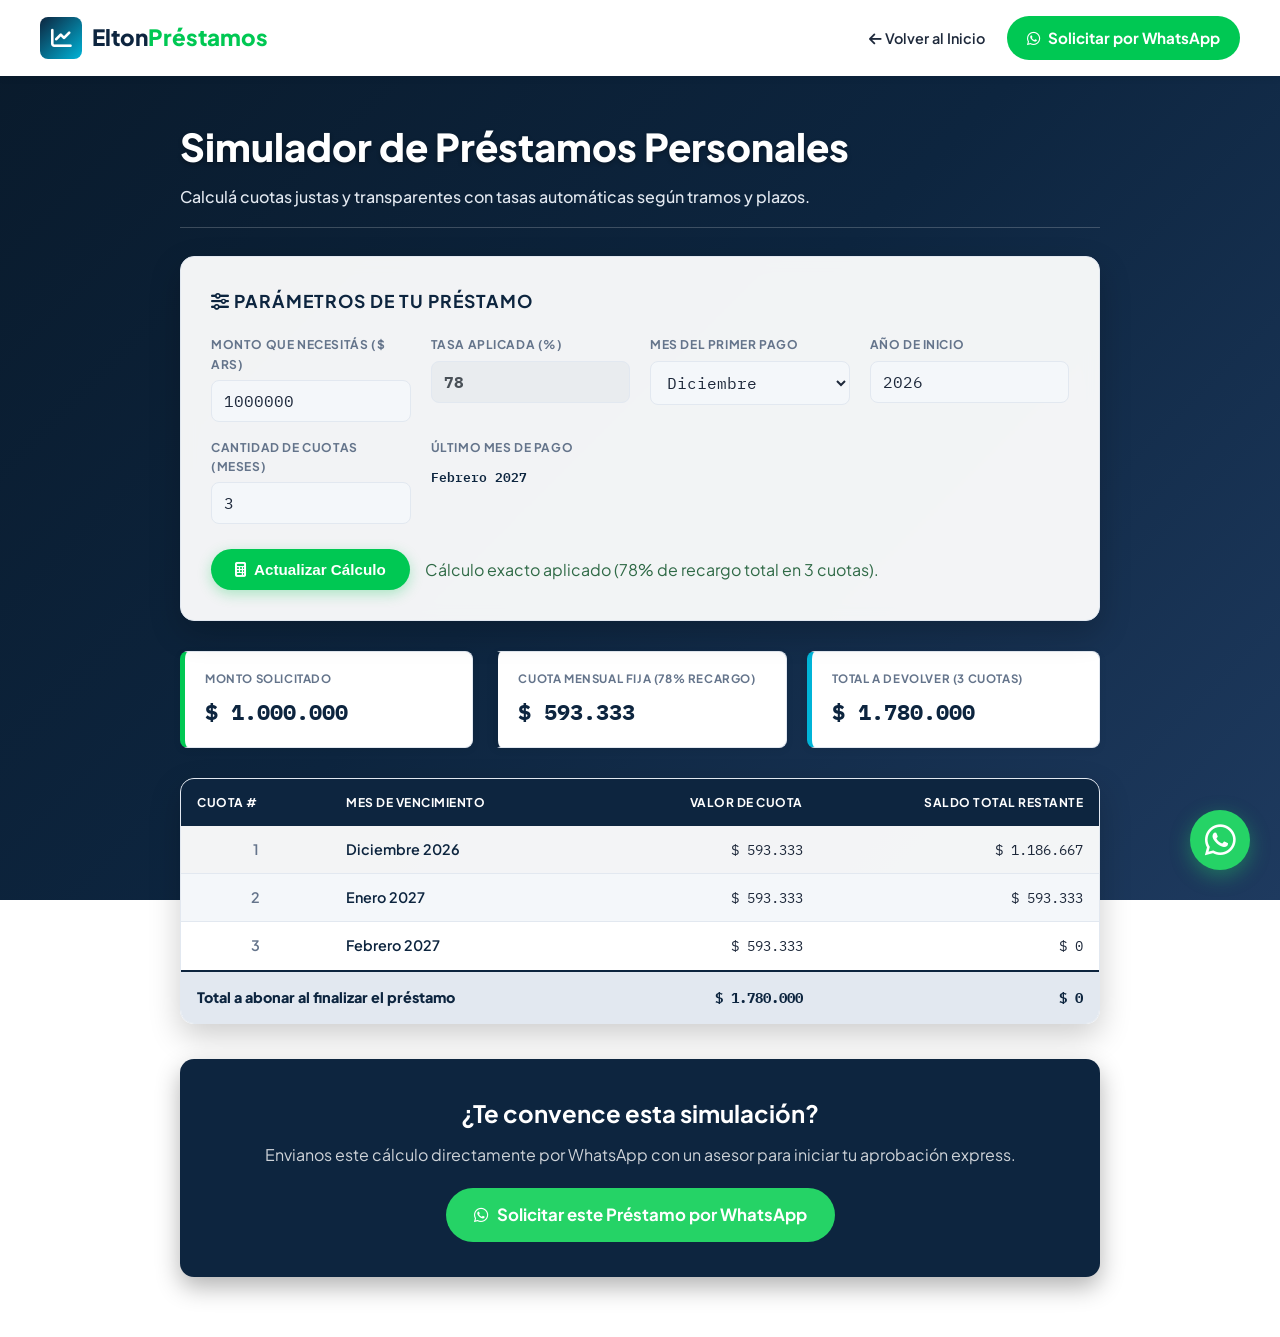
==== commit 49cf1696: "1234" ====
--- a/simulador.html
+++ b/simulador.html
@@ -31,7 +31,7 @@
     <div class="container" style="max-width: 960px; margin-top: 40px; margin-bottom: 60px;">
         <header style="border-bottom:1px solid rgba(255,255,255,0.2); margin-bottom:28px; padding-bottom:18px;">
             <h1 style="font-size:clamp(1.8rem,3vw,2.4rem); font-weight:800; color:#ffffff; margin:0 0 6px; text-shadow: 0 2px 4px rgba(0,0,0,0.3);">Simulador de Préstamos Personales</h1>
-            <p style="margin:0; color:#e2e8f0; font-weight:500;">Calculá la cuota mensual y el total a pagar de tu crédito con tasas automáticas según el monto y las cuotas elegidas.</p>
+            <p style="margin:0; color:#e2e8f0; font-weight:500;">Calculá cuotas justas y transparentes con tasas automáticas según tramos y plazos.</p>
         </header>
 
         <section class="panel glass-panel" style="background:rgba(255, 255, 255, 0.95); border:1px solid var(--border-color); border-radius:var(--radius-md); padding:30px; box-shadow:0 12px 32px rgba(0,0,0,0.2); margin-bottom:30px; backdrop-filter: blur(8px);">
@@ -43,7 +43,7 @@
                     <input type="number" id="monto" value="1000000" min="0" step="1000">
                 </div>
                 <div>
-                    <label for="tasa">Tasa mensual automática (%)</label>
+                    <label for="tasa">Tasa aplicada (%)</label>
                     <input type="number" id="tasa" value="85" disabled style="background:#e9ecef; color:#495057; font-weight:bold; cursor:not-allowed;" title="Tasa variable según tramo y cuotas">
                 </div>
                 <div>
@@ -56,7 +56,7 @@
                 </div>
                 <div>
                     <label for="cuotas">Cantidad de cuotas (meses)</label>
-                    <input type="number" id="cuotas" value="5" min="1" step="1">
+                    <input type="number" id="cuotas" value="3" min="1" step="1">
                 </div>
                 <div>
                     <label>Último mes de pago</label>
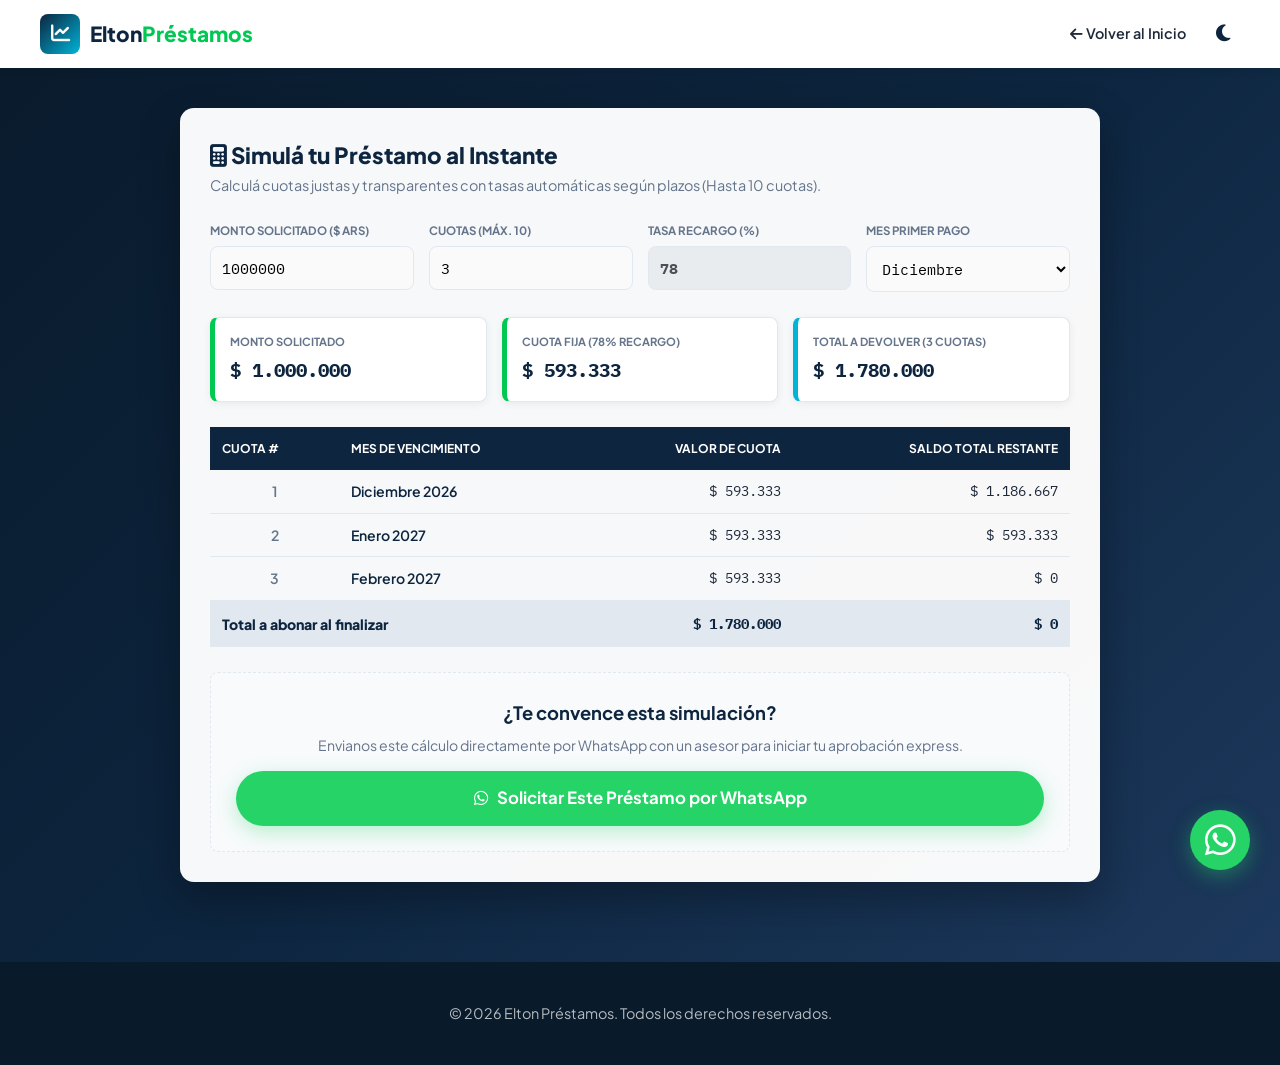
==== commit d6d59490: "222" ====
--- a/simulador.html
+++ b/simulador.html
@@ -1,100 +1,95 @@
 <!DOCTYPE html>
 <html lang="es">
 <head>
-    <meta charset="UTF-8">
-    <meta name="viewport" content="width=device-width, initial-scale=1.0">
-    <title>Simulador de Préstamos | Elton Préstamos Córdoba</title>
-    <link rel="preconnect" href="https://fonts.googleapis.com">
-    <link href="https://fonts.googleapis.com/css2?family=Plus+Jakarta+Sans:wght@400;500;600;700;800&family=IBM+Plex+Mono:wght@400;500;600&display=swap" rel="stylesheet">
-    <link rel="stylesheet" href="https://cdnjs.cloudflare.com/ajax/libs/font-awesome/6.4.0/css/all.min.css">
-    <link rel="stylesheet" href="styles.css">
+  <meta charset="UTF-8">
+  <meta name="viewport" content="width=device-width, initial-scale=1.0">
+  <title>Simulador de Préstamos | Elton Préstamos</title>
+  <link rel="preconnect" href="https://fonts.googleapis.com">
+  <link href="https://fonts.googleapis.com/css2?family=Plus+Jakarta+Sans:wght@400;500;600;700;800&family=IBM+Plex+Mono:wght@400;500;600&display=swap" rel="stylesheet">
+  <link rel="stylesheet" href="https://cdnjs.cloudflare.com/ajax/libs/font-awesome/6.4.0/css/all.min.css">
+  <link rel="stylesheet" href="styles.css">
 </head>
 <body class="simulador-page-bg">
 
-    <!-- Header / Navbar -->
-    <header class="navbar" id="navbar">
-        <div class="container flex-between">
-            <a href="index.html" class="logo">
-                <div class="logo-icon"><i class="fa-solid fa-chart-line"></i></div>
-                <div class="logo-text">Elton<span>Préstamos</span></div>
-            </a>
-            
-            <nav class="nav-menu" id="nav-menu">
-                <a href="index.html" class="nav-link"><i class="fa-solid fa-arrow-left"></i> Volver al Inicio</a>
-                <a href="https://wa.me/5493510000000?text=Hola!%20Quiero%20solicitar%20el%20préstamo%20simulado" target="_blank" class="btn btn-whatsapp-nav">
-                    <i class="fa-brands fa-whatsapp"></i> Solicitar por WhatsApp
-                </a>
-            </nav>
+  <header class="navbar" id="navbar">
+    <div class="container flex-between">
+      <a href="index.html" class="logo">
+        <div class="logo-icon"><i class="fa-solid fa-chart-line"></i></div>
+        <div class="logo-text">Elton<span>Préstamos</span></div>
+      </a>
+      
+      <nav class="nav-menu" id="nav-menu">
+        <a href="index.html" class="nav-link"><i class="fa-solid fa-arrow-left"></i> Volver al Inicio</a>
+        <button id="themeToggle" class="theme-toggle-btn" aria-label="Cambiar tema">
+          <i class="fa-solid fa-moon" id="themeIcon"></i>
+        </button>
+      </nav>
+    </div>
+  </header>
+
+  <section class="section-simulador" style="padding-top: 40px;">
+    <div class="container" style="max-width: 960px;">
+      
+      <div class="card-simulador-box">
+        <div class="simulador-header">
+          <h2><i class="fa-solid fa-calculator"></i> Simulá tu Préstamo al Instante</h2>
+          <p>Calculá cuotas justas y transparentes con tasas automáticas según plazos (Hasta 10 cuotas).</p>
         </div>
-    </header>
 
-    <div class="container" style="max-width: 960px; margin-top: 40px; margin-bottom: 60px;">
-        <header style="border-bottom:1px solid rgba(255,255,255,0.2); margin-bottom:28px; padding-bottom:18px;">
-            <h1 style="font-size:clamp(1.8rem,3vw,2.4rem); font-weight:800; color:#ffffff; margin:0 0 6px; text-shadow: 0 2px 4px rgba(0,0,0,0.3);">Simulador de Préstamos Personales</h1>
-            <p style="margin:0; color:#e2e8f0; font-weight:500;">Calculá cuotas justas y transparentes con tasas automáticas según tramos y plazos.</p>
-        </header>
+        <!-- FORMULARIO REORGANIZADO Y ALINEADO -->
+        <div class="grid-form">
+          <div class="form-group">
+            <label for="monto">Monto Solicitado ($ ARS)</label>
+            <input type="number" id="monto" value="1000000" step="10000" min="50000">
+          </div>
 
-        <section class="panel glass-panel" style="background:rgba(255, 255, 255, 0.95); border:1px solid var(--border-color); border-radius:var(--radius-md); padding:30px; box-shadow:0 12px 32px rgba(0,0,0,0.2); margin-bottom:30px; backdrop-filter: blur(8px);">
-            <h2 style="font-size:1.1rem; text-transform:uppercase; letter-spacing:1px; color:var(--primary-color); margin-bottom:20px; font-weight:700;"><i class="fa-solid fa-sliders"></i> Parámetros de tu Préstamo</h2>
-            
-            <div class="grid">
-                <div>
-                    <label for="monto">Monto que necesitás ($ ARS)</label>
-                    <input type="number" id="monto" value="1000000" min="0" step="1000">
-                </div>
-                <div>
-                    <label for="tasa">Tasa aplicada (%)</label>
-                    <input type="number" id="tasa" value="85" disabled style="background:#e9ecef; color:#495057; font-weight:bold; cursor:not-allowed;" title="Tasa variable según tramo y cuotas">
-                </div>
-                <div>
-                    <label for="mesInicio">Mes del primer pago</label>
-                    <select id="mesInicio"></select>
-                </div>
-                <div>
-                    <label for="anioInicio">Año de inicio</label>
-                    <input type="number" id="anioInicio" value="2026" step="1">
-                </div>
-                <div>
-                    <label for="cuotas">Cantidad de cuotas (meses)</label>
-                    <input type="number" id="cuotas" value="3" min="1" step="1">
-                </div>
-                <div>
-                    <label>Último mes de pago</label>
-                    <input type="text" id="mesFinal" value="" disabled style="border:none; background:transparent; font-family:'IBM Plex Mono',monospace; font-weight:600; color:var(--primary-color);">
-                </div>
-            </div>
+          <div class="form-group">
+            <label for="cuotas">Cuotas (Máx. 10)</label>
+            <input type="number" id="cuotas" value="3" min="1" max="10" step="1">
+          </div>
 
-            <div class="actions" style="margin-top:25px; display:flex; gap:15px; align-items:center;">
-                <button id="btnCalcular" class="btn btn-secondary"><i class="fa-solid fa-calculator"></i> Actualizar Cálculo</button>
-                <span id="estado"></span>
-            </div>
-        </section>
+          <div class="form-group">
+            <label for="tasa">Tasa Recargo (%)</label>
+            <input type="number" id="tasa" value="78" readonly class="input-readonly">
+          </div>
 
-        <!-- Tarjetas de Resumen -->
-        <section class="client-summary" id="summary" style="display:none; grid-template-columns: repeat(auto-fit, minmax(220px, 1fr)); gap:20px; margin-bottom:30px;"></section>
+          <div class="form-group">
+            <label for="mesInicio">Mes Primer Pago</label>
+            <select id="mesInicio"></select>
+          </div>
+        </div>
 
-        <!-- Tabla detallada de cuotas -->
-        <section class="table-wrap" style="background:rgba(255,255,255,0.95); border:1px solid var(--border-color); border-radius:var(--radius-md); overflow-x:auto; box-shadow:0 12px 32px rgba(0,0,0,0.2);">
-            <div id="tablaContenedor">
-                <div class="empty" style="padding:40px; text-align:center; color:var(--text-muted);">Modifica los valores para ver el detalle de cuotas mes a mes.</div>
-            </div>
-        </section>
+        <!-- TARJETAS DE RESUMEN -->
+        <div class="summary-cards-grid" id="summary"></div>
 
-        <!-- Call to action para solicitar -->
-        <div style="margin-top:35px; text-align:center; background:var(--primary-color); padding:35px; border-radius:var(--radius-md); color:var(--white); box-shadow: 0 10px 25px rgba(0,0,0,0.3);">
-            <h3 style="font-size:1.5rem; margin-bottom:10px;">¿Te convence esta simulación?</h3>
-            <p style="margin-bottom:20px; color:rgba(255,255,255,0.8);">Envianos este cálculo directamente por WhatsApp con un asesor para iniciar tu aprobación express.</p>
-            <a href="https://wa.me/5493510000000?text=Hola!%20Hice%20una%20simulación%20en%20la%20web%20y%20quiero%20avanzar%20con%20mi%20crédito" target="_blank" class="btn btn-whatsapp-lg" style="background:#25d366; color:#fff;">
-                <i class="fa-brands fa-whatsapp"></i> Solicitar este Préstamo por WhatsApp
-            </a>
+        <!-- TABLA DETALLADA -->
+        <div class="table-wrap-container">
+          <div id="tablaContenedor"></div>
         </div>
+
+        <!-- BOTÓN WHATSAPP DEL ASESOR -->
+        <div class="cta-simulador-whatsapp">
+          <h3>¿Te convence esta simulación?</h3>
+          <p>Envianos este cálculo directamente por WhatsApp con un asesor para iniciar tu aprobación express.</p>
+          <a id="btnEnviarWhatsappSimulacion" href="#" target="_blank" class="btn btn-whatsapp-lg">
+            <i class="fa-brands fa-whatsapp"></i> Solicitar Este Préstamo por WhatsApp
+          </a>
+        </div>
+      </div>
+
     </div>
+  </section>
 
-    <!-- Botón de WhatsApp Flotante Fijo -->
-    <a href="https://wa.me/5493510000000?text=Hola!%20Quiero%20consultar%20sobre%20el%20simulador" target="_blank" class="floating-whatsapp" aria-label="Chat de WhatsApp">
-        <i class="fa-brands fa-whatsapp"></i>
-    </a>
+  <footer class="footer">
+    <div class="container text-center">
+      <p>&copy; 2026 Elton Préstamos. Todos los derechos reservados.</p>
+    </div>
+  </footer>
 
-    <script src="script.js"></script>
+  <a href="https://wa.me/5493510000000?text=Hola!%20Quiero%20consultar%20sobre%20el%20simulador" target="_blank" class="floating-whatsapp" aria-label="WhatsApp">
+    <i class="fa-brands fa-whatsapp"></i>
+  </a>
+
+  <script src="script.js"></script>
 </body>
 </html>
--- a/styles.css
+++ b/styles.css
@@ -1,485 +1,239 @@
-/* ==========================================================================
-   Elton Préstamos - Modern Premium CSS Framework
-   ========================================================================== */
-
 :root {
-  --primary-color: #0d253f;       /* Dark Navy */
-  --primary-light: #1e3a5f;      /* Lighter Navy */
-  --secondary-color: #00c853;     /* Vibrant Trust Green */
-  --secondary-hover: #00a843;     /* Darker Green Hover */
-  --accent-color: #00b4d8;        /* Sky Cyan Accent */
-  --dark-bg: #091a2b;             /* Deep Footer Background */
-  --light-bg: #f4f7fa;            /* Soft Section Grey */
+  --primary-color: #0d253f;
+  --primary-light: #1e3a5f;
+  --secondary-color: #00c853;
+  --secondary-hover: #00a843;
+  --accent-color: #00b4d8;
+  --dark-bg: #091a2b;
+  --light-bg: #f4f7fa;
   --white: #ffffff;
-  --text-primary: #1e293b;        /* Charcoal Main Text */
-  --text-muted: #64748b;          /* Grey Subtitles */
-  --border-color: #e2e8f0;        /* Subtle Border Grey */
+  --text-primary: #1e293b;
+  --text-muted: #64748b;
+  --border-color: #e2e8f0;
   --shadow-sm: 0 2px 8px rgba(0,0,0,0.06);
   --shadow-md: 0 8px 24px rgba(13, 37, 63, 0.12);
-  --shadow-lg: 0 16px 40px rgba(13, 37, 63, 0.18);
   --radius-sm: 8px;
   --radius-md: 14px;
-  --radius-lg: 20px;
-  --transition: all 0.3s cubic-bezier(0.4, 0, 0.2, 1);
-}
-
-* {
-  margin: 0;
-  padding: 0;
-  box-sizing: border-box;
-}
-
-html {
-  scroll-behavior: smooth;
-  font-size: 16px;
-}
-
-body {
-  font-family: 'Plus Jakarta Sans', -apple-system, BlinkMacSystemFont, sans-serif;
-  color: var(--text-primary);
-  background-color: var(--white);
-  line-height: 1.6;
-  overflow-x: hidden;
-}
-
-.container {
-  width: 100%;
-  max-width: 1240px;
-  margin: 0 auto;
-  padding: 0 20px;
-}
-
-.flex-between {
-  display: flex;
-  justify-content: space-between;
-  align-items: center;
-}
-
-.section {
-  padding: 90px 0;
-}
-
+  --transition: all 0.3s ease;
+}
+
+* { margin: 0; padding: 0; box-sizing: border-box; }
+html { scroll-behavior: smooth; font-size: 16px; }
+body { font-family: 'Plus Jakarta Sans', sans-serif; color: var(--text-primary); background-color: var(--white); line-height: 1.6; }
+.container { width: 100%; max-width: 1240px; margin: 0 auto; padding: 0 20px; }
+.flex-between { display: flex; justify-content: space-between; align-items: center; }
+.section { padding: 80px 0; }
 .bg-light { background-color: var(--light-bg); }
-.bg-dark { background-color: var(--dark-bg); }
-.text-white { color: var(--white) !important; }
-.text-accent { color: var(--accent-color) !important; }
-
-/* Top Announcement Bar */
-.top-bar {
-  background-color: var(--primary-color);
-  color: rgba(255,255,255,0.85);
-  font-size: 0.85rem;
-  padding: 8px 0;
-  border-bottom: 1px solid rgba(255,255,255,0.1);
-}
-
-.top-bar-links a {
-  color: var(--white);
-  text-decoration: none;
-  margin-left: 20px;
+.text-center { text-align: center; }
+
+/* Alerta Superior */
+.top-alert-professional {
+  background: linear-gradient(135deg, #091a2b, #1b4d3e);
+  color: #ffffff;
+  padding: 14px 0;
+  border-bottom: 3px solid #00c853;
+  box-shadow: 0 4px 12px rgba(0,0,0,0.15);
+}
+.alert-content-box { display: flex; align-items: center; gap: 14px; }
+.alert-icon-badge {
+  width: 42px; height: 42px; background: rgba(0, 200, 83, 0.2); border: 1px solid rgba(0, 200, 83, 0.4);
+  border-radius: 50%; display: flex; align-items: center; justify-content: center; color: #69f0ae; font-size: 1.1rem; flex-shrink: 0;
+}
+.alert-text-group .alert-title { font-weight: 800; font-size: 0.95rem; color: #69f0ae; display: block; margin-bottom: 2px; }
+.alert-text-group p { font-size: 0.86rem; color: rgba(255,255,255,0.85); margin: 0; }
+.btn-alert-action {
+  background: #00c853; color: #fff; padding: 8px 16px; font-size: 0.85rem;
+  border-radius: 20px; text-decoration: none; font-weight: 700; white-space: nowrap; box-shadow: 0 4px 10px rgba(0,200,83,0.3);
+}
+.btn-alert-action:hover { background: #00a843; }
+
+/* Navbar */
+.navbar { background: var(--white); position: sticky; top: 0; z-index: 1000; box-shadow: var(--shadow-sm); padding: 14px 0; }
+.logo { display: flex; align-items: center; text-decoration: none; gap: 10px; }
+.logo-icon { width: 40px; height: 40px; background: linear-gradient(135deg, var(--primary-color), var(--accent-color)); border-radius: var(--radius-sm); display: flex; align-items: center; justify-content: center; color: var(--white); font-size: 1.2rem; }
+.logo-text { font-size: 1.3rem; font-weight: 800; color: var(--primary-color); }
+.logo-text span { color: var(--secondary-color); }
+.text-white { color: #fff !important; }
+.nav-menu { display: flex; align-items: center; gap: 20px; }
+.nav-link { text-decoration: none; color: var(--text-primary); font-weight: 600; font-size: 0.9rem; transition: var(--transition); }
+.nav-link:hover { color: var(--secondary-color); }
+.menu-toggle { display: none; background: none; border: none; font-size: 1.5rem; color: var(--primary-color); cursor: pointer; }
+
+/* Hero Directo */
+.hero-direct { padding: 80px 0 60px; background: linear-gradient(135deg, #0d253f 0%, #1e3a5f 100%); color: #fff; text-align: center; }
+.hero-title { font-size: clamp(2.2rem, 4vw, 3.2rem); font-weight: 800; margin-bottom: 18px; line-height: 1.2; }
+.hero-title .highlight { color: #69f0ae; }
+.hero-subtitle { font-size: 1.15rem; color: rgba(255,255,255,0.85); max-width: 700px; margin: 0 auto 30px; }
+.badge { display: inline-flex; align-items: center; gap: 8px; background: rgba(0, 200, 83, 0.22); color: #69f0ae; padding: 6px 16px; border-radius: 50px; font-weight: 700; font-size: 0.8rem; margin-bottom: 15px; border: 1px solid rgba(0,200,83,0.35); }
+.btn-primary-simular {
+  background: #00c853; color: #fff; padding: 16px 36px; font-size: 1.15rem; border-radius: 50px;
+  font-weight: 800; text-decoration: none; box-shadow: 0 8px 25px rgba(0,200,83,0.4); display: inline-flex; align-items: center; gap: 10px;
   transition: var(--transition);
 }
-
-.top-bar-links a:hover {
-  color: var(--secondary-color);
-}
-
-/* Navbar */
-.navbar {
-  background: var(--white);
-  position: sticky;
-  top: 0;
-  z-index: 1000;
-  box-shadow: var(--shadow-sm);
-  padding: 16px 0;
-}
-
-.logo {
-  display: flex;
-  align-items: center;
-  text-decoration: none;
-  gap: 10px;
-}
-
-.logo-icon {
-  width: 42px;
-  height: 42px;
-  background: linear-gradient(135deg, var(--primary-color), var(--accent-color));
-  border-radius: var(--radius-sm);
-  display: flex;
-  align-items: center;
-  justify-content: center;
-  color: var(--white);
-  font-size: 1.3rem;
-}
-
-.logo-text {
-  font-size: 1.4rem;
-  font-weight: 800;
-  color: var(--primary-color);
-}
-
-.logo-text span {
-  color: var(--secondary-color);
-}
-
-.logo-light .logo-text {
-  color: var(--white);
-}
-
-.nav-menu {
-  display: flex;
-  align-items: center;
-  gap: 22px;
-}
-
-.nav-link {
-  text-decoration: none;
-  color: var(--text-primary);
-  font-weight: 600;
-  font-size: 0.9rem;
-  transition: var(--transition);
-}
-
-.nav-link.highlight-link {
-  color: var(--primary-color);
-  background: rgba(13, 37, 63, 0.08);
-  padding: 6px 14px;
-  border-radius: 20px;
-}
-
-.nav-link:hover {
-  color: var(--secondary-color);
-}
-
-.menu-toggle {
-  display: none;
-  background: none;
-  border: none;
-  font-size: 1.6rem;
-  color: var(--primary-color);
-  cursor: pointer;
-}
-
-/* HERO CON SLIDESHOW DE IMÁGENES */
-.hero-video-section {
-  position: relative;
-  height: 88vh;
-  min-height: 580px;
-  display: flex;
-  align-items: center;
-  justify-content: center;
-  overflow: hidden;
-  text-align: center;
-  color: var(--white);
-}
-
-.hero-slideshow {
-  position: absolute;
-  inset: 0;
-  z-index: 1;
-}
-
-.hero-slideshow .slide {
-  position: absolute;
-  inset: 0;
-  background-size: cover;
-  background-position: center;
-  opacity: 0;
-  transition: opacity 1.5s ease-in-out;
-  filter: contrast(105%) brightness(85%);
-}
-
-.hero-slideshow .slide.active {
-  opacity: 1;
-}
-
-.hero-overlay {
-  position: absolute;
-  inset: 0;
-  background: linear-gradient(135deg, rgba(13, 37, 63, 0.88) 0%, rgba(9, 26, 43, 0.84) 100%);
-  z-index: 2;
-}
-
-.hero-video-content {
-  position: relative;
-  z-index: 3;
-  max-width: 850px;
-  margin: 0 auto;
-  display: flex;
-  flex-direction: column;
-  align-items: center;
-}
-
-.badge {
-  display: inline-flex;
-  align-items: center;
-  gap: 8px;
-  background: rgba(0, 200, 83, 0.22);
-  color: #69f0ae;
-  padding: 8px 18px;
-  border-radius: 50px;
-  font-weight: 700;
-  font-size: 0.85rem;
-  margin-bottom: 20px;
-  border: 1px solid rgba(0, 200, 83, 0.35);
-  backdrop-filter: blur(4px);
-}
-
-.hero-title {
-  font-size: 3.2rem;
-  font-weight: 800;
-  margin-bottom: 18px;
-  line-height: 1.2;
-}
-
-.hero-title .highlight {
-  color: #69f0ae;
-}
-
-.hero-subtitle {
-  font-size: 1.15rem;
-  margin-bottom: 35px;
-  color: rgba(255, 255, 255, 0.88);
-  max-width: 700px;
-}
-
-.hero-actions {
-  display: flex;
-  gap: 16px;
-  flex-wrap: wrap;
-  justify-content: center;
-  margin-bottom: 50px;
-}
-
-.pulse-btn {
-  animation: pulse 2s infinite;
-}
-
-@keyframes pulse {
-  0% { box-shadow: 0 0 0 0 rgba(0, 200, 83, 0.6); }
-  70% { box-shadow: 0 0 0 15px rgba(0, 200, 83, 0); }
-  100% { box-shadow: 0 0 0 0 rgba(0, 200, 83, 0); }
-}
-
-.hero-stats-bar {
-  display: flex;
-  gap: 45px;
-  justify-content: center;
-  border-top: 1px solid rgba(255, 255, 255, 0.18);
-  padding-top: 25px;
-  width: 100%;
-  max-width: 650px;
-}
-
-.stat-box {
-  display: flex;
-  flex-direction: column;
-}
-
-.stat-num {
-  font-size: 1.5rem;
-  font-weight: 800;
-  color: #69f0ae;
-}
-
-.stat-label {
-  font-size: 0.8rem;
-  color: rgba(255, 255, 255, 0.75);
-}
-
-/* Button Components */
-.btn {
-  display: inline-flex;
-  align-items: center;
-  justify-content: center;
-  gap: 8px;
-  padding: 12px 24px;
-  border-radius: 50px;
-  font-weight: 700;
-  font-size: 0.95rem;
-  text-decoration: none;
-  cursor: pointer;
-  border: none;
-  transition: var(--transition);
-}
-
-.btn-secondary {
-  background: var(--secondary-color);
-  color: var(--white);
-  box-shadow: 0 4px 14px rgba(0, 200, 83, 0.3);
-}
-
-.btn-secondary:hover {
-  background: var(--secondary-hover);
-  transform: translateY(-2px);
-}
-
-.btn-outline-light {
-  background: transparent;
-  color: var(--white);
-  border: 2px solid rgba(255, 255, 255, 0.6);
-}
-
-.btn-outline-light:hover {
-  background: var(--white);
-  color: var(--primary-color);
-  border-color: var(--white);
-}
-
-.btn-whatsapp-nav {
-  background: var(--secondary-color);
-  color: var(--white);
-  padding: 10px 20px;
-}
-
-.btn-whatsapp-lg {
-  background: #25d366;
-  color: var(--white);
-  font-size: 1.05rem;
-  padding: 14px 28px;
-}
-
-.btn-whatsapp-lg:hover {
-  background: #1eb957;
-  transform: translateY(-2px);
-}
-
-.btn-lg {
-  padding: 16px 32px;
-  font-size: 1.05rem;
-}
-
-/* WHATSAPP FLOTANTE */
-.floating-whatsapp {
-  position: fixed;
-  bottom: 30px;
-  right: 30px;
-  width: 60px;
-  height: 60px;
-  background-color: #25d366;
-  color: #fff;
-  border-radius: 50%;
-  display: flex;
-  align-items: center;
-  justify-content: center;
-  font-size: 2.2rem;
-  box-shadow: 0 6px 20px rgba(37, 211, 102, 0.4);
-  z-index: 9999;
-  transition: var(--transition);
-  text-decoration: none;
-}
-
-.floating-whatsapp:hover {
-  transform: scale(1.1);
-  background-color: #1eb957;
-}
-
-/* ESTILOS DEL SIMULADOR */
-.grid{
-  display: grid;
-  grid-template-columns: repeat(auto-fit, minmax(180px, 1fr));
-  gap: 16px 20px;
-}
-label{
-  display: block;
-  font-size: .75rem;
-  text-transform: uppercase;
-  letter-spacing: .6px;
-  color: var(--text-muted);
-  margin-bottom: 6px;
-  font-weight: 700;
-}
-input[type=number], select{
-  width: 100%;
-  font-family: 'IBM Plex Mono', monospace;
-  font-size: 1rem;
-  padding: 10px 12px;
-  border: 1px solid var(--border-color);
-  border-radius: var(--radius-sm);
-  background: var(--light-bg);
-  color: var(--text-primary);
-}
-input[type=number]:focus, select:focus{
-  outline: none;
-  border-color: var(--secondary-color);
-  background: var(--white);
-}
-
-.client-card {
-  background: var(--white);
-  border: 1px solid var(--border-color);
-  border-left: 5px solid var(--secondary-color);
-  border-radius: var(--radius-sm);
-  padding: 18px 20px;
-  box-shadow: var(--shadow-sm);
-}
-.client-card .k {
-  font-size: 0.72rem;
-  text-transform: uppercase;
-  letter-spacing: 0.6px;
-  color: var(--text-muted);
-  font-weight: 700;
-}
-.client-card .v {
-  font-family: 'IBM Plex Mono', monospace;
-  font-size: 1.35rem;
-  font-weight: 800;
-  margin-top: 6px;
-  color: var(--primary-color);
-}
-
-table{
-  width: 100%;
-  border-collapse: collapse;
-  font-size: .9rem;
-  min-width: 600px;
-}
-thead th{
-  text-align: right;
-  font-family: 'Plus Jakarta Sans', sans-serif;
-  font-size: 0.75rem;
-  text-transform: uppercase;
-  letter-spacing: 0.5px;
-  color: var(--white);
-  background: var(--primary-color);
-  padding: 14px 16px;
-}
-thead th:first-child, thead th:nth-child(2){text-align:left;}
-tbody td{
-  padding: 12px 16px;
-  text-align: right;
-  font-family: 'IBM Plex Mono', monospace;
-  border-bottom: 1px solid var(--border-color);
-  color: var(--text-primary);
-}
-tbody td:first-child{
-  font-family: 'Plus Jakarta Sans', sans-serif;
-  text-align: center;
-  font-weight: 600;
-  color: var(--text-muted);
-}
-tbody td.mes{
-  font-family: 'Plus Jakarta Sans', sans-serif;
-  text-align: left;
-  font-weight: 600;
-  color: var(--primary-color);
-}
-tbody tr:nth-child(even){background: var(--light-bg);}
-tfoot td{
-  padding: 14px 16px;
-  text-align: right;
-  font-family: 'IBM Plex Mono', monospace;
-  font-weight: 800;
-  background: #e2e8f0;
-  color: var(--primary-color);
-  border-top: 2px solid var(--primary-color);
-}
-tfoot td.mes{text-align:left; font-family:'Plus Jakarta Sans',sans-serif;}
-
-/* Fondo elegante y profesional para la página del simulador */
-body.simulador-page-bg {
-  background: linear-gradient(135deg, #091a2b 0%, #0d253f 50%, #1e3a5f 100%);
-  background-attachment: fixed;
-  min-height: 100vh;
+.btn-primary-simular:hover { background: #00a843; transform: translateY(-3px); }
+
+/* Features & Grids Ampliadas */
+.features-grid { display: grid; grid-template-columns: repeat(auto-fit, minmax(260px, 1fr)); gap: 20px; margin-top: -30px; position: relative; z-index: 10; }
+.feature-card { background: #fff; padding: 30px; border-radius: var(--radius-md); box-shadow: var(--shadow-md); border: 1px solid var(--border-color); text-align: center; }
+.feature-icon { font-size: 2.2rem; color: var(--secondary-color); margin-bottom: 12px; }
+.feature-card h3 { font-size: 1.1rem; color: var(--primary-color); margin-bottom: 8px; }
+.feature-card p { font-size: 0.9rem; color: var(--text-muted); }
+
+.wide-grid { display: grid; grid-template-columns: repeat(auto-fit, minmax(300px, 1fr)); gap: 25px; margin-top: 40px; }
+.step-card { background: #fff; padding: 35px; border-radius: var(--radius-md); border: 1px solid var(--border-color); box-shadow: var(--shadow-sm); }
+.step-number { width: 42px; height: 42px; background: var(--primary-color); color: #fff; font-weight: 800; border-radius: 50%; display: flex; align-items: center; justify-content: center; margin-bottom: 20px; font-size: 1.1rem; }
+.step-card h3 { font-size: 1.2rem; color: var(--primary-color); margin-bottom: 10px; }
+.step-card p { font-size: 0.95rem; color: var(--text-muted); }
+
+.requisitos-grid-expanded { display: grid; grid-template-columns: repeat(auto-fit, minmax(260px, 1fr)); gap: 20px; margin-top: 40px; }
+.req-box { background: #fff; padding: 30px; border-radius: var(--radius-md); border: 1px solid var(--border-color); box-shadow: var(--shadow-sm); transition: var(--transition); }
+.req-box:hover { transform: translateY(-4px); box-shadow: var(--shadow-md); border-color: var(--secondary-color); }
+.req-icon { font-size: 2.2rem; color: var(--secondary-color); margin-bottom: 15px; }
+.req-box h4 { font-size: 1.1rem; color: var(--primary-color); margin-bottom: 8px; font-weight: 700; }
+.req-box p { font-size: 0.9rem; color: var(--text-muted); }
+
+/* Carrusel y Formulario de Opiniones Ampliado */
+.carousel-container { position: relative; max-width: 850px; margin: 40px auto 0; display: flex; align-items: center; gap: 15px; }
+.carousel-track-wrapper { overflow: hidden; width: 100%; border-radius: var(--radius-md); }
+.carousel-track { display: flex; transition: transform 0.4s ease-in-out; gap: 20px; }
+.carousel-card { min-width: calc(50% - 10px); background: #fff; padding: 25px; border-radius: var(--radius-md); border: 1px solid var(--border-color); box-shadow: var(--shadow-sm); flex-shrink: 0; }
+@media (max-width: 768px) { .carousel-card { min-width: 100%; } }
+.carousel-btn { background: var(--primary-color); color: #fff; border: none; width: 40px; height: 40px; border-radius: 50%; cursor: pointer; display: flex; align-items: center; justify-content: center; font-size: 1rem; transition: var(--transition); flex-shrink: 0; z-index: 10; }
+.carousel-btn:hover { background: var(--secondary-color); }
+
+.add-testimonial-card-expanded { background: #fff; padding: 30px; border-radius: var(--radius-md); border: 1px solid var(--border-color); box-shadow: var(--shadow-sm); max-width: 700px; margin: 40px auto 0; }
+.add-testimonial-card-expanded h3 { font-size: 1.2rem; color: var(--primary-color); margin-bottom: 6px; font-weight: 800; }
+.form-group-inline { display: flex; gap: 15px; }
+.form-group-inline input, .form-group-inline select { flex: 1; padding: 12px; border: 1px solid var(--border-color); border-radius: var(--radius-sm); font-size: 0.95rem; background: #fafafb; }
+textarea { width: 100%; padding: 12px; border: 1px solid var(--border-color); border-radius: var(--radius-sm); font-family: inherit; font-size: 0.95rem; resize: vertical; background: #fafafb; }
+.btn-publicar-opinion { margin-top: 15px; width: 100%; padding: 14px; font-size: 1.05rem; }
+
+/* Simulador UI y Formulario Ajustado (Filas Cómodas) */
+.simulador-page-bg { background: linear-gradient(135deg, #091a2b 0%, #0d253f 50%, #1e3a5f 100%); min-height: 100vh; }
+.section-simulador { padding: 40px 0 80px; }
+.card-simulador-box { background: rgba(255, 255, 255, 0.97); border-radius: var(--radius-md); padding: 30px; box-shadow: 0 16px 40px rgba(0,0,0,0.3); }
+.simulador-header { margin-bottom: 25px; }
+.simulador-header h2 { color: var(--primary-color); font-size: 1.4rem; font-weight: 800; }
+.simulador-header p { color: var(--text-muted); font-size: 0.9rem; }
+
+/* Grid de formulario de 4 columnas equilibradas para evitar desalineación */
+.grid-form { display: grid; grid-template-columns: repeat(4, 1fr); gap: 15px; margin-bottom: 25px; }
+@media (max-width: 900px) { .grid-form { grid-template-columns: repeat(2, 1fr); } }
+@media (max-width: 550px) { .grid-form { grid-template-columns: 1fr; } }
+
+.form-group label { display: block; font-size: 0.72rem; text-transform: uppercase; font-weight: 700; color: var(--text-muted); margin-bottom: 6px; white-space: nowrap; overflow: hidden; text-overflow: ellipsis; }
+.form-group input, .form-group select { width: 100%; padding: 11px; font-family: 'IBM Plex Mono', monospace; font-size: 0.95rem; border: 1px solid var(--border-color); border-radius: var(--radius-sm); background: #fafafb; }
+.input-readonly { background: #e9ecef !important; font-weight: bold; color: #495057; }
+
+.summary-cards-grid { display: grid; grid-template-columns: repeat(auto-fit, minmax(200px, 1fr)); gap: 15px; margin-bottom: 25px; }
+.client-card { background: var(--white); border: 1px solid var(--border-color); border-left: 5px solid var(--secondary-color); border-radius: var(--radius-sm); padding: 15px; box-shadow: var(--shadow-sm); }
+.client-card .k { font-size: 0.7rem; text-transform: uppercase; color: var(--text-muted); font-weight: 700; }
+.client-card .v { font-family: 'IBM Plex Mono', monospace; font-size: 1.2rem; font-weight: 800; color: var(--primary-color); margin-top: 4px; }
+
+.table-wrap-container { overflow-x: auto; margin-bottom: 25px; }
+table { width: 100%; border-collapse: collapse; font-size: 0.88rem; min-width: 500px; }
+thead th { text-align: right; background: var(--primary-color); color: #fff; padding: 12px; font-size: 0.75rem; text-transform: uppercase; }
+thead th:first-child, thead th:nth-child(2) { text-align: left; }
+tbody td { padding: 10px 12px; text-align: right; font-family: 'IBM Plex Mono', monospace; border-bottom: 1px solid var(--border-color); color: var(--text-primary); }
+tbody td:first-child { font-family: 'Plus Jakarta Sans', sans-serif; text-align: center; color: var(--text-muted); font-weight: 600; }
+tbody td.mes { font-family: 'Plus Jakarta Sans', sans-serif; text-align: left; color: var(--primary-color); font-weight: 600; }
+tfoot td { padding: 12px; text-align: right; font-family: 'IBM Plex Mono', monospace; font-weight: 800; background: #e2e8f0; color: var(--primary-color); }
+tfoot td.mes { text-align: left; font-family: 'Plus Jakarta Sans', sans-serif; }
+
+.cta-simulador-whatsapp { text-align: center; background: #f8fafc; padding: 25px; border-radius: var(--radius-sm); border: 1px dashed var(--border-color); }
+.cta-simulador-whatsapp h3 { color: var(--primary-color); font-size: 1.15rem; margin-bottom: 6px; }
+.cta-simulador-whatsapp p { font-size: 0.88rem; color: var(--text-muted); margin-bottom: 15px; }
+
+/* Buttons & Footer */
+.btn { display: inline-flex; align-items: center; justify-content: center; gap: 8px; padding: 12px 24px; border-radius: 50px; font-weight: 700; font-size: 0.95rem; text-decoration: none; cursor: pointer; border: none; transition: var(--transition); }
+.btn-secondary { background: var(--secondary-color); color: var(--white); box-shadow: 0 4px 14px rgba(0, 200, 83, 0.3); }
+.btn-secondary:hover { background: var(--secondary-hover); }
+.btn-whatsapp-lg { background: #25d366; color: var(--white); font-size: 1.05rem; padding: 14px 28px; width: 100%; box-shadow: 0 6px 20px rgba(37,211,102,0.3); }
+.btn-whatsapp-lg:hover { background: #1eb957; }
+
+.footer { background: var(--dark-bg); color: rgba(255,255,255,0.7); padding: 40px 0; font-size: 0.9rem; }
+.floating-whatsapp { position: fixed; bottom: 30px; right: 30px; width: 60px; height: 60px; background-color: #25d366; color: #fff; border-radius: 50%; display: flex; align-items: center; justify-content: center; font-size: 2.2rem; box-shadow: 0 6px 20px rgba(37, 211, 102, 0.4); z-index: 9999; text-decoration: none; transition: var(--transition); }
+.floating-whatsapp:hover { transform: scale(1.1); }
+
+/* =========================================================
+   MODO OSCURO (DARK MODE) - CORRECCIÓN ABSOLUTA DE TEXTOS Y LOGO
+   ========================================================= */
+body.dark-mode { background-color: #091a2b !important; color: #f1f5f9 !important; }
+
+/* Corrección vital del texto del logo en modo oscuro */
+body.dark-mode .logo-text { color: #ffffff !important; }
+body.dark-mode .logo-text span { color: var(--secondary-color) !important; }
+
+/* Tarjetas y contenedores */
+body.dark-mode .navbar, 
+body.dark-mode .card-simulador-box, 
+body.dark-mode .feature-card,
+body.dark-mode .step-card,
+body.dark-mode .req-box,
+body.dark-mode .carousel-card,
+body.dark-mode .add-testimonial-card-expanded { 
+  background-color: #0d253f !important; 
+  color: #ffffff !important; 
+  border-color: #1e3a5f !important; 
+}
+
+/* Forzar textos blancos en modo oscuro */
+body.dark-mode .feature-card h3,
+body.dark-mode .step-card h3,
+body.dark-mode .req-box h4,
+body.dark-mode .carousel-card strong,
+body.dark-mode .add-testimonial-card-expanded h3,
+body.dark-mode .simulador-header h2,
+body.dark-mode .cta-simulador-whatsapp h3,
+body.dark-mode h2, body.dark-mode h3, body.dark-mode h4 { 
+  color: #ffffff !important; 
+}
+
+body.dark-mode .feature-card p,
+body.dark-mode .step-card p,
+body.dark-mode .req-box p,
+body.dark-mode .carousel-card p,
+body.dark-mode .simulador-header p,
+body.dark-mode .cta-simulador-whatsapp p,
+body.dark-mode .section-title p { 
+  color: #cbd5e1 !important; 
+}
+
+/* Corrección de la tabla del simulador en modo oscuro (meses y valores blancos) */
+body.dark-mode tbody td { color: #f1f5f9 !important; border-bottom-color: #1e3a5f !important; }
+body.dark-mode tbody td.mes { color: #69f0ae !important; }
+body.dark-mode tbody td:first-child { color: #94a3b8 !important; }
+body.dark-mode tfoot td { background: #1e3a5f !important; color: #ffffff !important; }
+
+/* Números grandes de los pasos */
+body.dark-mode .step-number {
+  background-color: #1e3a5f !important;
+  color: #69f0ae !important;
+  border: 1px solid #2c4d75 !important;
+}
+
+/* Campos e inputs */
+body.dark-mode .bg-light { background-color: #061321 !important; }
+body.dark-mode input, body.dark-mode select, body.dark-mode textarea { 
+  background-color: #1e3a5f !important; 
+  color: #ffffff !important; 
+  border-color: #2c4d75 !important; 
+}
+body.dark-mode .cta-simulador-whatsapp { 
+  background: #061321 !important; 
+  border-color: #1e3a5f !important; 
+}
+
+/* Enlaces del menú y botón de tema */
+.theme-toggle-btn { background: none; border: none; font-size: 1.2rem; cursor: pointer; color: var(--primary-color); padding: 6px 10px; border-radius: 50%; transition: all 0.2s; }
+body.dark-mode .theme-toggle-btn { color: #ffca28; }
+body.dark-mode .nav-link { color: #f1f5f9 !important; }
+body.dark-mode .nav-link:hover { color: var(--secondary-color) !important; }
+
+@media (max-width: 768px) {
+  .nav-menu { display: none; flex-direction: column; position: absolute; top: 100%; left: 0; width: 100%; background: var(--white); padding: 20px; box-shadow: var(--shadow-md); }
+  body.dark-mode .nav-menu { background: #0d253f !important; }
+  .nav-menu.active { display: flex; }
+  .menu-toggle { display: block; }
+  .wrap-mobile { flex-direction: column; text-align: center; gap: 10px; }
 }
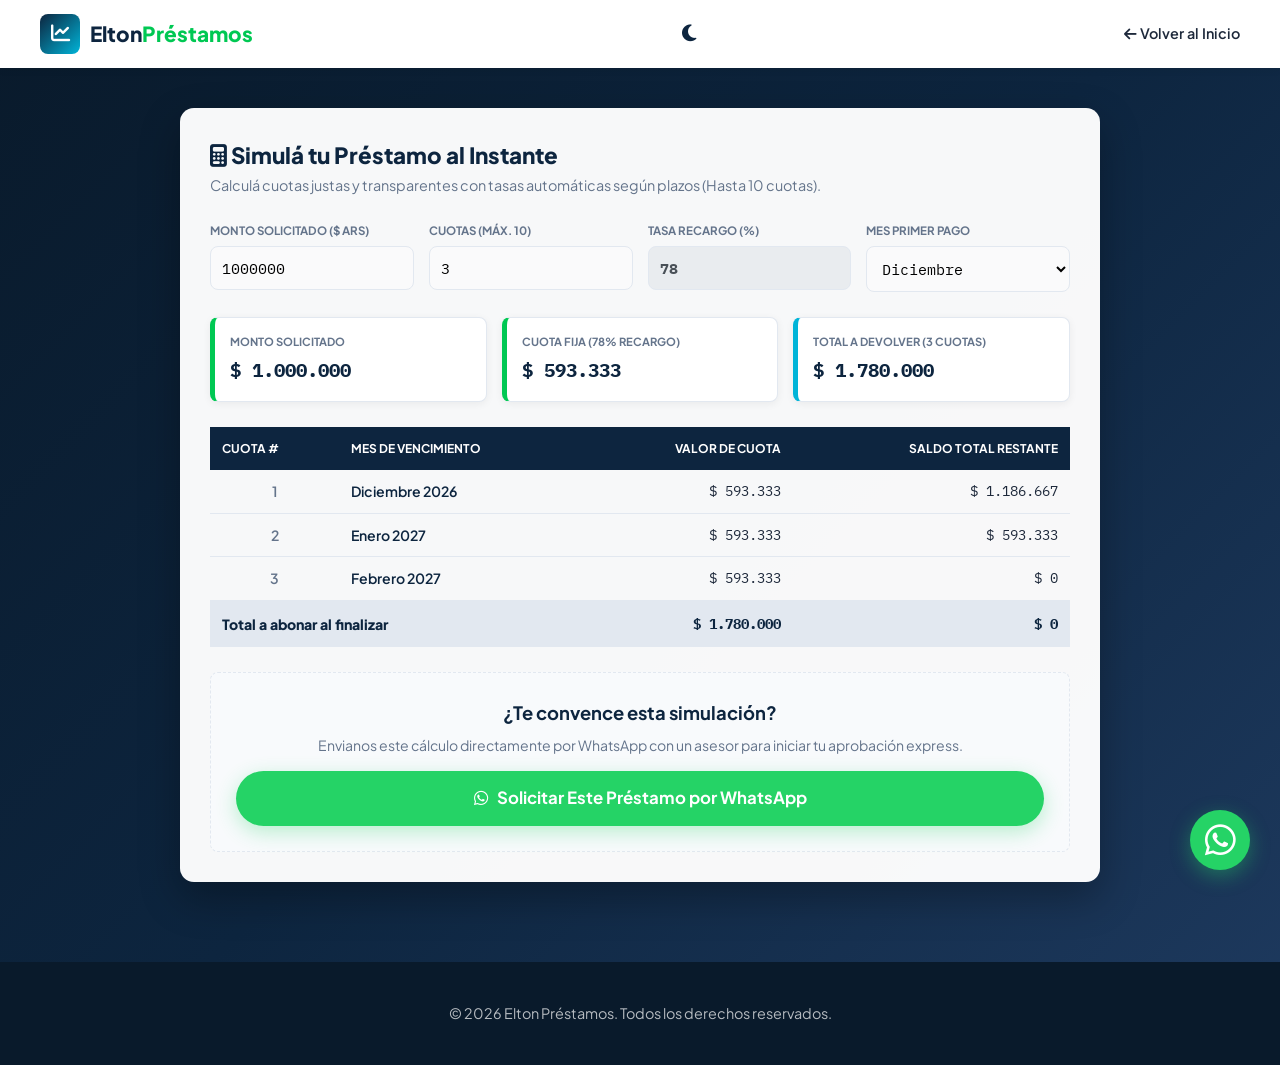
==== commit 8756e107: "234555465465" ====
--- a/simulador.html
+++ b/simulador.html
@@ -18,11 +18,21 @@
         <div class="logo-text">Elton<span>Préstamos</span></div>
       </a>
       
-      <nav class="nav-menu" id="nav-menu">
-        <a href="index.html" class="nav-link"><i class="fa-solid fa-arrow-left"></i> Volver al Inicio</a>
+      <div class="nav-actions">
         <button id="themeToggle" class="theme-toggle-btn" aria-label="Cambiar tema">
           <i class="fa-solid fa-moon" id="themeIcon"></i>
         </button>
+
+        <button class="menu-toggle" id="menu-toggle" aria-label="Abrir Menú">
+          <i class="fa-solid fa-bars" id="menuIcon"></i>
+        </button>
+      </div>
+
+      <nav class="nav-menu" id="nav-menu">
+        <button class="menu-close-btn" id="menu-close-btn" aria-label="Cerrar Menú">
+          <i class="fa-solid fa-xmark"></i>
+        </button>
+        <a href="index.html" class="nav-link"><i class="fa-solid fa-arrow-left"></i> Volver al Inicio</a>
       </nav>
     </div>
   </header>
@@ -36,7 +46,6 @@
           <p>Calculá cuotas justas y transparentes con tasas automáticas según plazos (Hasta 10 cuotas).</p>
         </div>
 
-        <!-- FORMULARIO REORGANIZADO Y ALINEADO -->
         <div class="grid-form">
           <div class="form-group">
             <label for="monto">Monto Solicitado ($ ARS)</label>
--- a/styles.css
+++ b/styles.css
@@ -54,14 +54,19 @@
 .logo-text { font-size: 1.3rem; font-weight: 800; color: var(--primary-color); }
 .logo-text span { color: var(--secondary-color); }
 .text-white { color: #fff !important; }
+
+.nav-actions { display: flex; align-items: center; gap: 12px; }
 .nav-menu { display: flex; align-items: center; gap: 20px; }
 .nav-link { text-decoration: none; color: var(--text-primary); font-weight: 600; font-size: 0.9rem; transition: var(--transition); }
 .nav-link:hover { color: var(--secondary-color); }
-.menu-toggle { display: none; background: none; border: none; font-size: 1.5rem; color: var(--primary-color); cursor: pointer; }
+
+.theme-toggle-btn { background: none; border: none; font-size: 1.2rem; cursor: pointer; color: var(--primary-color); padding: 6px 10px; border-radius: 50%; transition: all 0.2s; }
+.menu-toggle { display: none; background: none; border: none; font-size: 1.5rem; color: var(--primary-color); cursor: pointer; padding: 4px; }
+.menu-close-btn { display: none; background: none; border: none; font-size: 1.6rem; color: var(--primary-color); cursor: pointer; align-self: flex-end; margin-bottom: 10px; }
 
 /* Hero Directo */
 .hero-direct { padding: 80px 0 60px; background: linear-gradient(135deg, #0d253f 0%, #1e3a5f 100%); color: #fff; text-align: center; }
-.hero-title { font-size: clamp(2.2rem, 4vw, 3.2rem); font-weight: 800; margin-bottom: 18px; line-height: 1.2; }
+.hero-title { font-size: clamp(2rem, 4vw, 3.2rem); font-weight: 800; margin-bottom: 18px; line-height: 1.2; }
 .hero-title .highlight { color: #69f0ae; }
 .hero-subtitle { font-size: 1.15rem; color: rgba(255,255,255,0.85); max-width: 700px; margin: 0 auto 30px; }
 .badge { display: inline-flex; align-items: center; gap: 8px; background: rgba(0, 200, 83, 0.22); color: #69f0ae; padding: 6px 16px; border-radius: 50px; font-weight: 700; font-size: 0.8rem; margin-bottom: 15px; border: 1px solid rgba(0,200,83,0.35); }
@@ -79,36 +84,124 @@
 .feature-card h3 { font-size: 1.1rem; color: var(--primary-color); margin-bottom: 8px; }
 .feature-card p { font-size: 0.9rem; color: var(--text-muted); }
 
-.wide-grid { display: grid; grid-template-columns: repeat(auto-fit, minmax(300px, 1fr)); gap: 25px; margin-top: 40px; }
+.wide-grid { display: grid; grid-template-columns: repeat(auto-fit, minmax(280px, 1fr)); gap: 25px; margin-top: 40px; }
 .step-card { background: #fff; padding: 35px; border-radius: var(--radius-md); border: 1px solid var(--border-color); box-shadow: var(--shadow-sm); }
 .step-number { width: 42px; height: 42px; background: var(--primary-color); color: #fff; font-weight: 800; border-radius: 50%; display: flex; align-items: center; justify-content: center; margin-bottom: 20px; font-size: 1.1rem; }
 .step-card h3 { font-size: 1.2rem; color: var(--primary-color); margin-bottom: 10px; }
 .step-card p { font-size: 0.95rem; color: var(--text-muted); }
 
-.requisitos-grid-expanded { display: grid; grid-template-columns: repeat(auto-fit, minmax(260px, 1fr)); gap: 20px; margin-top: 40px; }
+.requisitos-grid-expanded { display: grid; grid-template-columns: repeat(auto-fit, minmax(240px, 1fr)); gap: 20px; margin-top: 40px; }
 .req-box { background: #fff; padding: 30px; border-radius: var(--radius-md); border: 1px solid var(--border-color); box-shadow: var(--shadow-sm); transition: var(--transition); }
 .req-box:hover { transform: translateY(-4px); box-shadow: var(--shadow-md); border-color: var(--secondary-color); }
 .req-icon { font-size: 2.2rem; color: var(--secondary-color); margin-bottom: 15px; }
 .req-box h4 { font-size: 1.1rem; color: var(--primary-color); margin-bottom: 8px; font-weight: 700; }
 .req-box p { font-size: 0.9rem; color: var(--text-muted); }
 
-/* Carrusel y Formulario de Opiniones Ampliado */
-.carousel-container { position: relative; max-width: 850px; margin: 40px auto 0; display: flex; align-items: center; gap: 15px; }
-.carousel-track-wrapper { overflow: hidden; width: 100%; border-radius: var(--radius-md); }
-.carousel-track { display: flex; transition: transform 0.4s ease-in-out; gap: 20px; }
-.carousel-card { min-width: calc(50% - 10px); background: #fff; padding: 25px; border-radius: var(--radius-md); border: 1px solid var(--border-color); box-shadow: var(--shadow-sm); flex-shrink: 0; }
-@media (max-width: 768px) { .carousel-card { min-width: 100%; } }
-.carousel-btn { background: var(--primary-color); color: #fff; border: none; width: 40px; height: 40px; border-radius: 50%; cursor: pointer; display: flex; align-items: center; justify-content: center; font-size: 1rem; transition: var(--transition); flex-shrink: 0; z-index: 10; }
+/* =========================================================
+   CARRUSEL DE TESTIMONIOS CORREGIDO (ESPACIO AMPLIO Y SIN CORTES)
+   ========================================================= */
+.carousel-container { 
+  position: relative; 
+  max-width: 980px; 
+  margin: 40px auto 0; 
+  display: flex; 
+  align-items: center; 
+  gap: 12px; 
+  padding: 0 10px;
+}
+
+.carousel-track-wrapper { 
+  overflow: hidden; 
+  width: 100%; 
+  border-radius: var(--radius-md); 
+  padding: 15px 5px; 
+}
+
+.carousel-track { 
+  display: flex; 
+  transition: transform 0.4s ease-in-out; 
+  gap: 20px; 
+}
+
+/* Tarjeta flexible con min-height e interior holgado */
+.carousel-card { 
+  flex: 0 0 calc(50% - 10px); 
+  min-width: calc(50% - 10px); 
+  background: #fff; 
+  padding: 28px 24px; 
+  border-radius: var(--radius-md); 
+  border: 1px solid var(--border-color); 
+  box-shadow: var(--shadow-sm); 
+  box-sizing: border-box; 
+  word-wrap: break-word; 
+  overflow-wrap: break-word; 
+  display: flex;
+  flex-direction: column;
+  justify-content: space-between;
+  min-height: 140px;
+}
+
+@media (max-width: 768px) { 
+  .carousel-card { 
+    flex: 0 0 100%; 
+    min-width: 100%; 
+  } 
+}
+
+.carousel-card-header {
+  display: flex;
+  justify-content: space-between;
+  align-items: center;
+  margin-bottom: 12px;
+  gap: 10px;
+}
+
+.carousel-card-header strong {
+  font-size: 1.05rem;
+  color: var(--primary-color);
+}
+
+.carousel-card-stars {
+  color: #f0a500;
+  font-size: 0.95rem;
+  white-space: nowrap;
+}
+
+.carousel-card p {
+  font-size: 0.95rem;
+  line-height: 1.5;
+  color: var(--text-primary);
+  margin: 0;
+}
+
+.carousel-btn { 
+  background: var(--primary-color); 
+  color: #fff; 
+  border: none; 
+  width: 46px; 
+  height: 46px; 
+  border-radius: 50%; 
+  cursor: pointer; 
+  display: flex; 
+  align-items: center; 
+  justify-content: center; 
+  font-size: 1.1rem; 
+  transition: var(--transition); 
+  flex-shrink: 0; 
+  z-index: 10; 
+  box-shadow: 0 4px 12px rgba(0,0,0,0.15);
+}
 .carousel-btn:hover { background: var(--secondary-color); }
 
 .add-testimonial-card-expanded { background: #fff; padding: 30px; border-radius: var(--radius-md); border: 1px solid var(--border-color); box-shadow: var(--shadow-sm); max-width: 700px; margin: 40px auto 0; }
 .add-testimonial-card-expanded h3 { font-size: 1.2rem; color: var(--primary-color); margin-bottom: 6px; font-weight: 800; }
 .form-group-inline { display: flex; gap: 15px; }
+@media (max-width: 600px) { .form-group-inline { flex-direction: column; gap: 10px; } }
 .form-group-inline input, .form-group-inline select { flex: 1; padding: 12px; border: 1px solid var(--border-color); border-radius: var(--radius-sm); font-size: 0.95rem; background: #fafafb; }
 textarea { width: 100%; padding: 12px; border: 1px solid var(--border-color); border-radius: var(--radius-sm); font-family: inherit; font-size: 0.95rem; resize: vertical; background: #fafafb; }
 .btn-publicar-opinion { margin-top: 15px; width: 100%; padding: 14px; font-size: 1.05rem; }
 
-/* Simulador UI y Formulario Ajustado (Filas Cómodas) */
+/* Simulador UI */
 .simulador-page-bg { background: linear-gradient(135deg, #091a2b 0%, #0d253f 50%, #1e3a5f 100%); min-height: 100vh; }
 .section-simulador { padding: 40px 0 80px; }
 .card-simulador-box { background: rgba(255, 255, 255, 0.97); border-radius: var(--radius-md); padding: 30px; box-shadow: 0 16px 40px rgba(0,0,0,0.3); }
@@ -116,7 +209,6 @@
 .simulador-header h2 { color: var(--primary-color); font-size: 1.4rem; font-weight: 800; }
 .simulador-header p { color: var(--text-muted); font-size: 0.9rem; }
 
-/* Grid de formulario de 4 columnas equilibradas para evitar desalineación */
 .grid-form { display: grid; grid-template-columns: repeat(4, 1fr); gap: 15px; margin-bottom: 25px; }
 @media (max-width: 900px) { .grid-form { grid-template-columns: repeat(2, 1fr); } }
 @media (max-width: 550px) { .grid-form { grid-template-columns: 1fr; } }
@@ -156,15 +248,36 @@
 .floating-whatsapp:hover { transform: scale(1.1); }
 
 /* =========================================================
-   MODO OSCURO (DARK MODE) - CORRECCIÓN ABSOLUTA DE TEXTOS Y LOGO
+   MENÚ HAMBURGUESA / CELULAR Y MODO OSCURO
    ========================================================= */
+@media (max-width: 768px) {
+  .menu-toggle { display: block; }
+  .nav-menu { 
+    display: none; 
+    flex-direction: column; 
+    position: fixed; 
+    top: 0; right: 0; 
+    width: 80%; max-width: 300px; height: 100vh; 
+    background: var(--white); 
+    padding: 30px 20px; 
+    box-shadow: -5px 0 25px rgba(0,0,0,0.25); 
+    z-index: 2000; 
+  }
+  .nav-menu.active { display: flex; }
+  .menu-close-btn { display: block; }
+  .wrap-mobile { flex-direction: column; text-align: center; gap: 10px; }
+}
+
 body.dark-mode { background-color: #091a2b !important; color: #f1f5f9 !important; }
 
-/* Corrección vital del texto del logo en modo oscuro */
+/* Corrección de colores en Navbar y Tres Rayitas */
 body.dark-mode .logo-text { color: #ffffff !important; }
 body.dark-mode .logo-text span { color: var(--secondary-color) !important; }
-
-/* Tarjetas y contenedores */
+body.dark-mode .menu-toggle { color: #ffffff !important; }
+body.dark-mode .theme-toggle-btn { color: #ffca28 !important; }
+body.dark-mode .menu-close-btn { color: #ffffff !important; }
+
+/* Contenedores en modo oscuro */
 body.dark-mode .navbar, 
 body.dark-mode .card-simulador-box, 
 body.dark-mode .feature-card,
@@ -177,11 +290,13 @@
   border-color: #1e3a5f !important; 
 }
 
-/* Forzar textos blancos en modo oscuro */
+body.dark-mode .nav-menu { background-color: #0d253f !important; }
+
+/* Forzar textos blancos */
 body.dark-mode .feature-card h3,
 body.dark-mode .step-card h3,
 body.dark-mode .req-box h4,
-body.dark-mode .carousel-card strong,
+body.dark-mode .carousel-card-header strong,
 body.dark-mode .add-testimonial-card-expanded h3,
 body.dark-mode .simulador-header h2,
 body.dark-mode .cta-simulador-whatsapp h3,
@@ -199,20 +314,20 @@
   color: #cbd5e1 !important; 
 }
 
-/* Corrección de la tabla del simulador en modo oscuro (meses y valores blancos) */
+/* Tabla del simulador */
 body.dark-mode tbody td { color: #f1f5f9 !important; border-bottom-color: #1e3a5f !important; }
 body.dark-mode tbody td.mes { color: #69f0ae !important; }
 body.dark-mode tbody td:first-child { color: #94a3b8 !important; }
 body.dark-mode tfoot td { background: #1e3a5f !important; color: #ffffff !important; }
 
-/* Números grandes de los pasos */
+/* Pasos */
 body.dark-mode .step-number {
   background-color: #1e3a5f !important;
   color: #69f0ae !important;
   border: 1px solid #2c4d75 !important;
 }
 
-/* Campos e inputs */
+/* Inputs y Selects */
 body.dark-mode .bg-light { background-color: #061321 !important; }
 body.dark-mode input, body.dark-mode select, body.dark-mode textarea { 
   background-color: #1e3a5f !important; 
@@ -224,16 +339,5 @@
   border-color: #1e3a5f !important; 
 }
 
-/* Enlaces del menú y botón de tema */
-.theme-toggle-btn { background: none; border: none; font-size: 1.2rem; cursor: pointer; color: var(--primary-color); padding: 6px 10px; border-radius: 50%; transition: all 0.2s; }
-body.dark-mode .theme-toggle-btn { color: #ffca28; }
 body.dark-mode .nav-link { color: #f1f5f9 !important; }
-body.dark-mode .nav-link:hover { color: var(--secondary-color) !important; }
-
-@media (max-width: 768px) {
-  .nav-menu { display: none; flex-direction: column; position: absolute; top: 100%; left: 0; width: 100%; background: var(--white); padding: 20px; box-shadow: var(--shadow-md); }
-  body.dark-mode .nav-menu { background: #0d253f !important; }
-  .nav-menu.active { display: flex; }
-  .menu-toggle { display: block; }
-  .wrap-mobile { flex-direction: column; text-align: center; gap: 10px; }
-}+body.dark-mode .nav-link:hover { color: var(--secondary-color) !important; }
